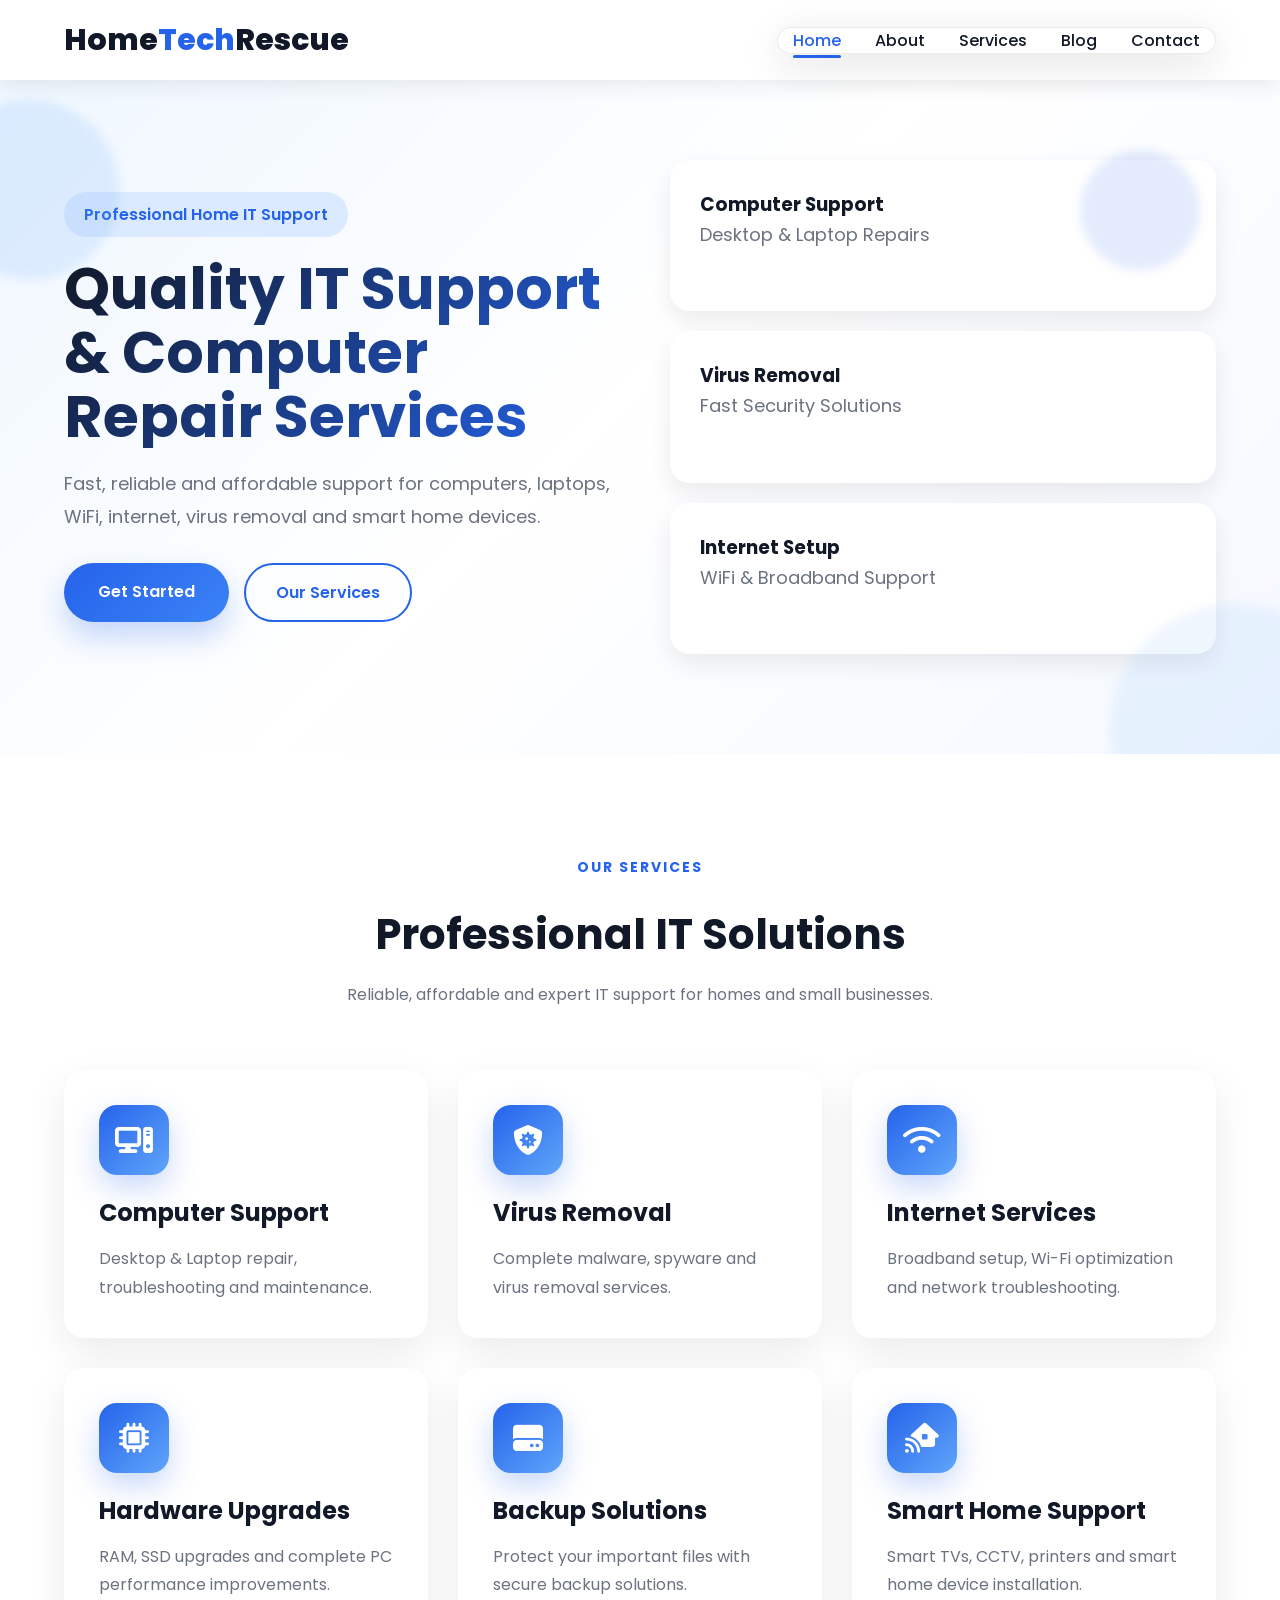
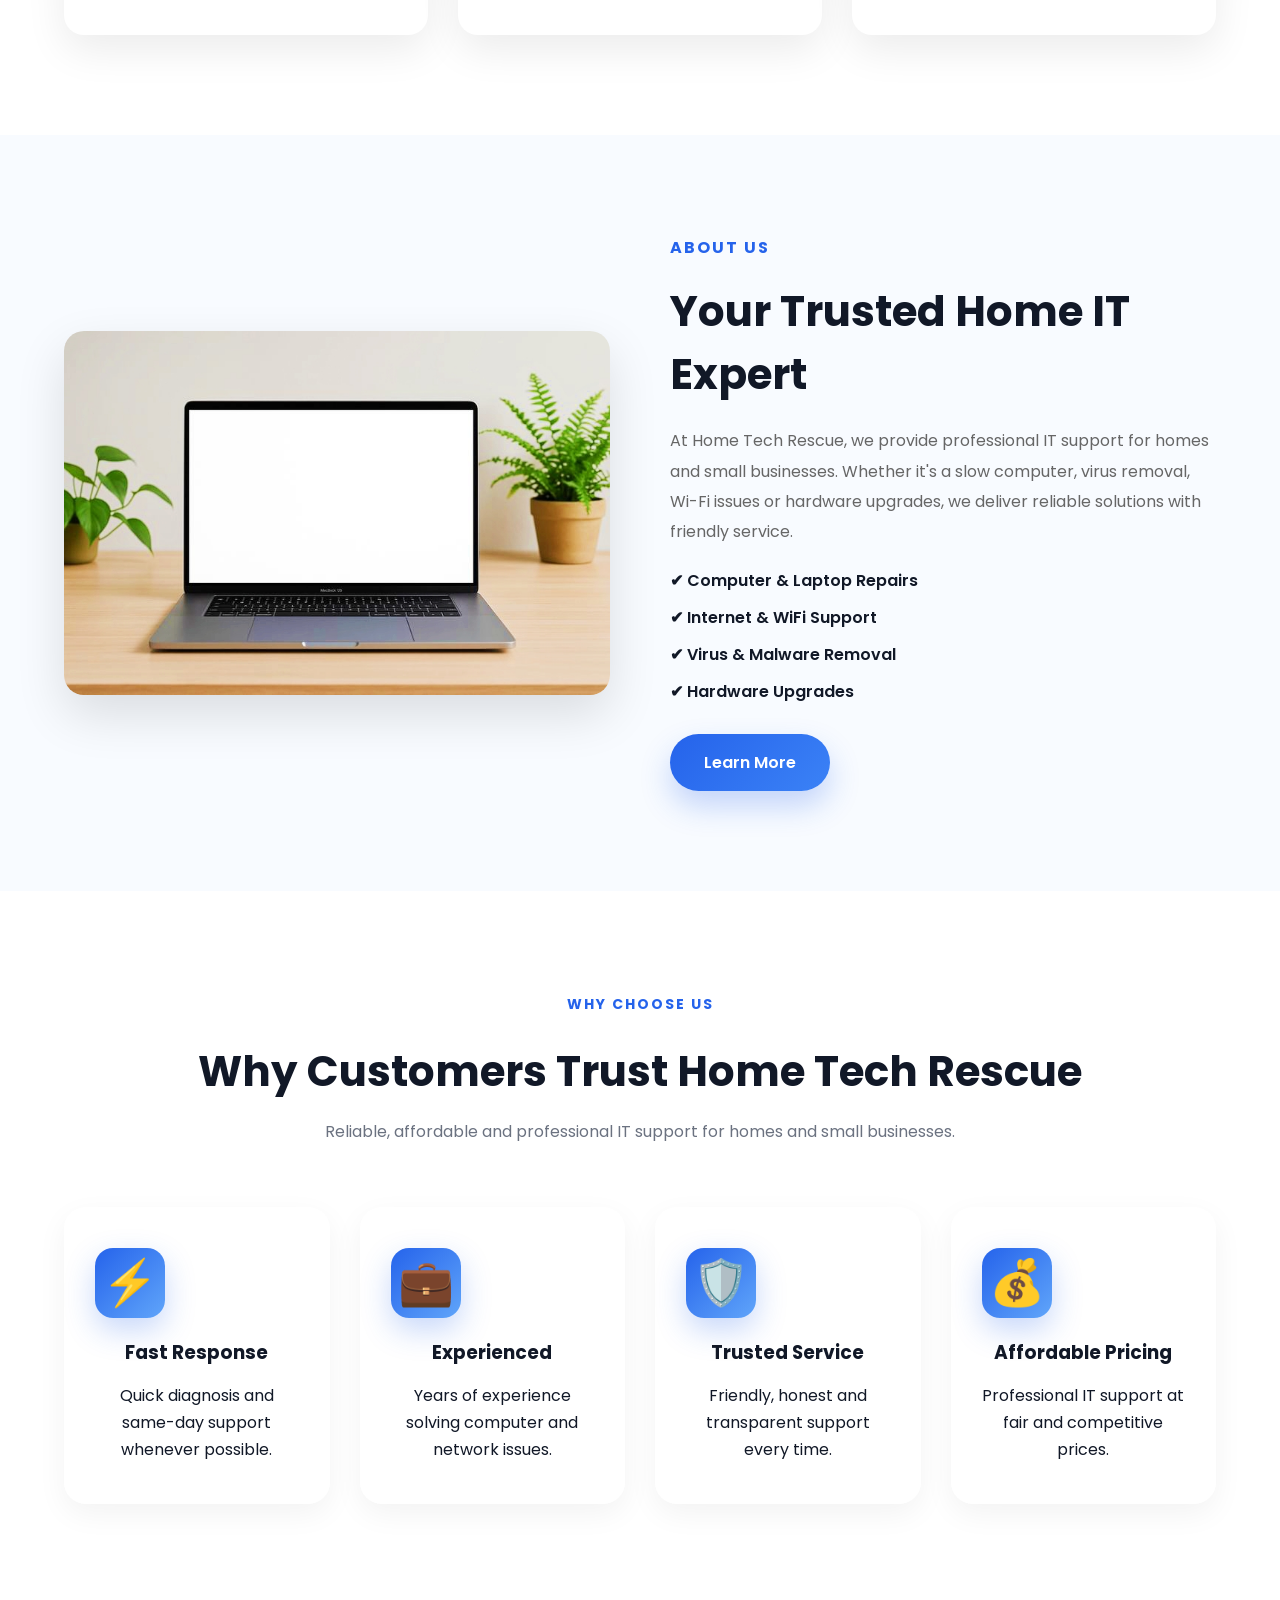
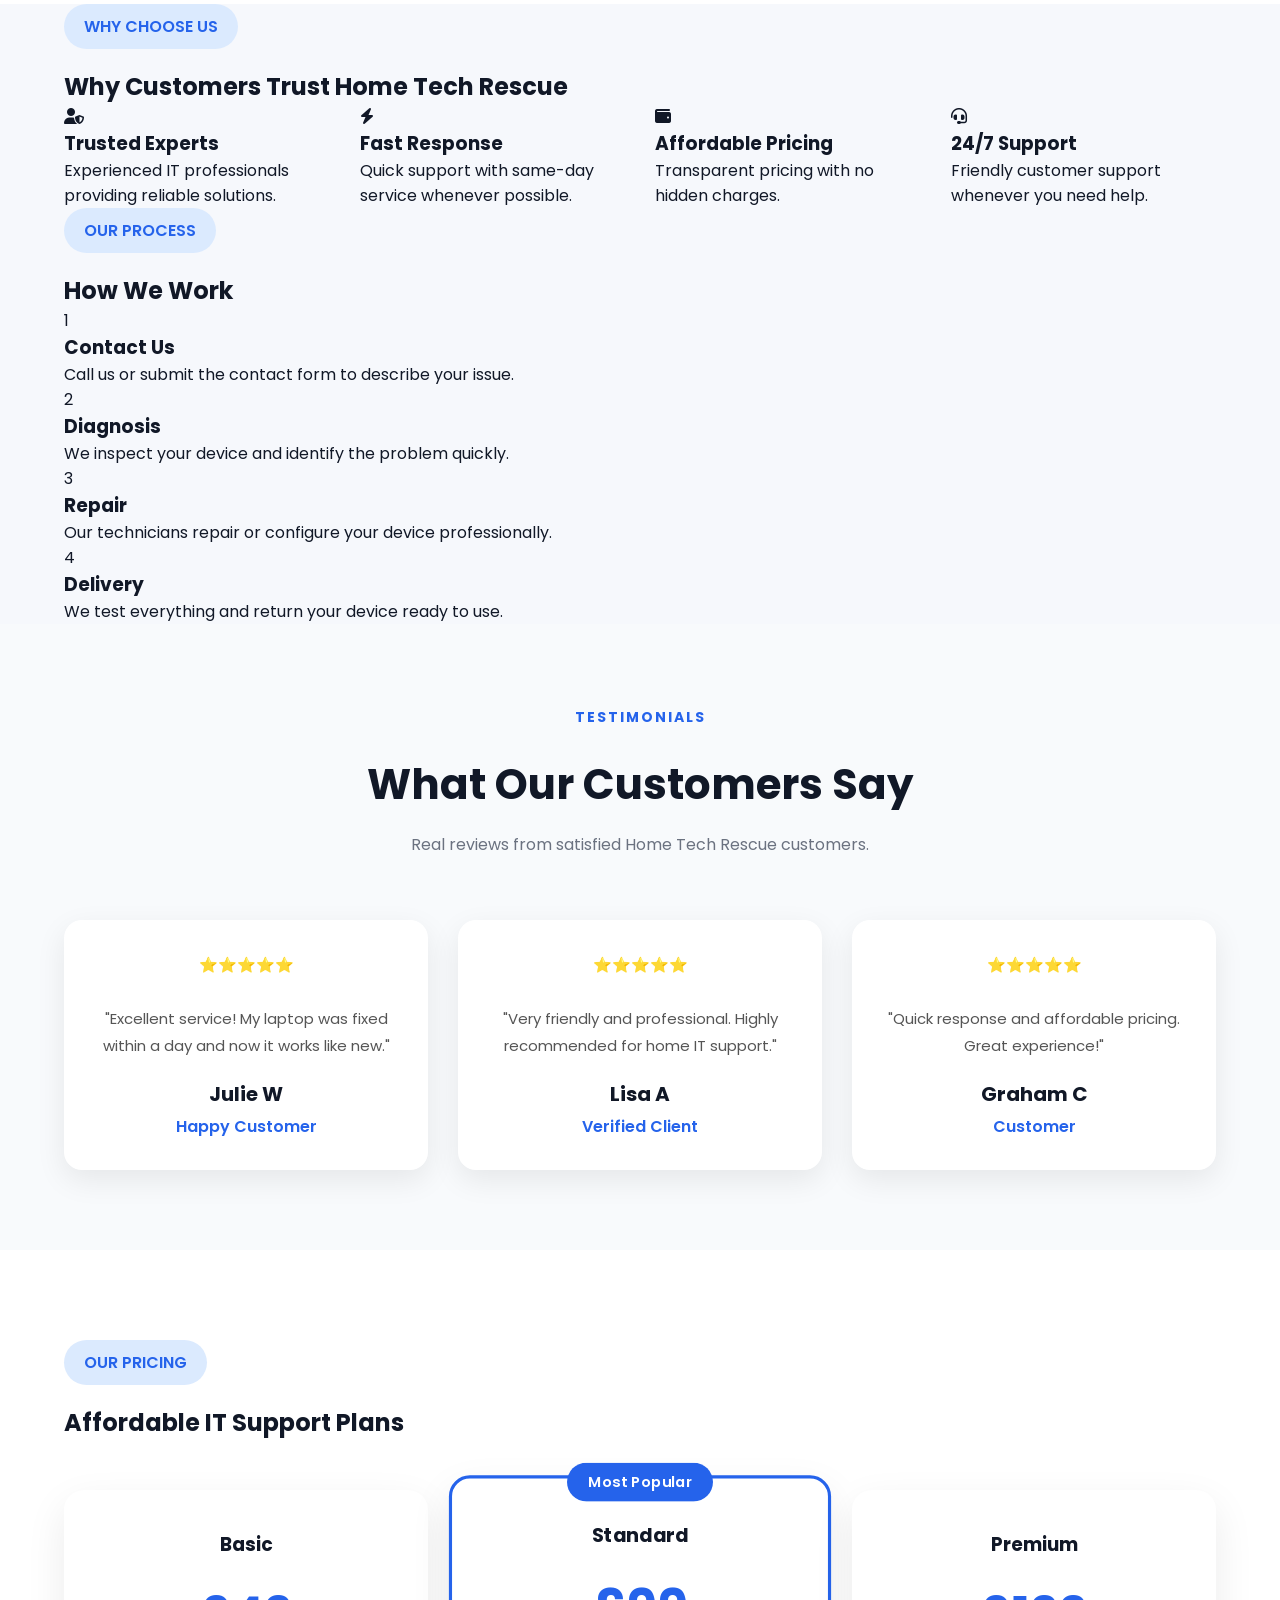
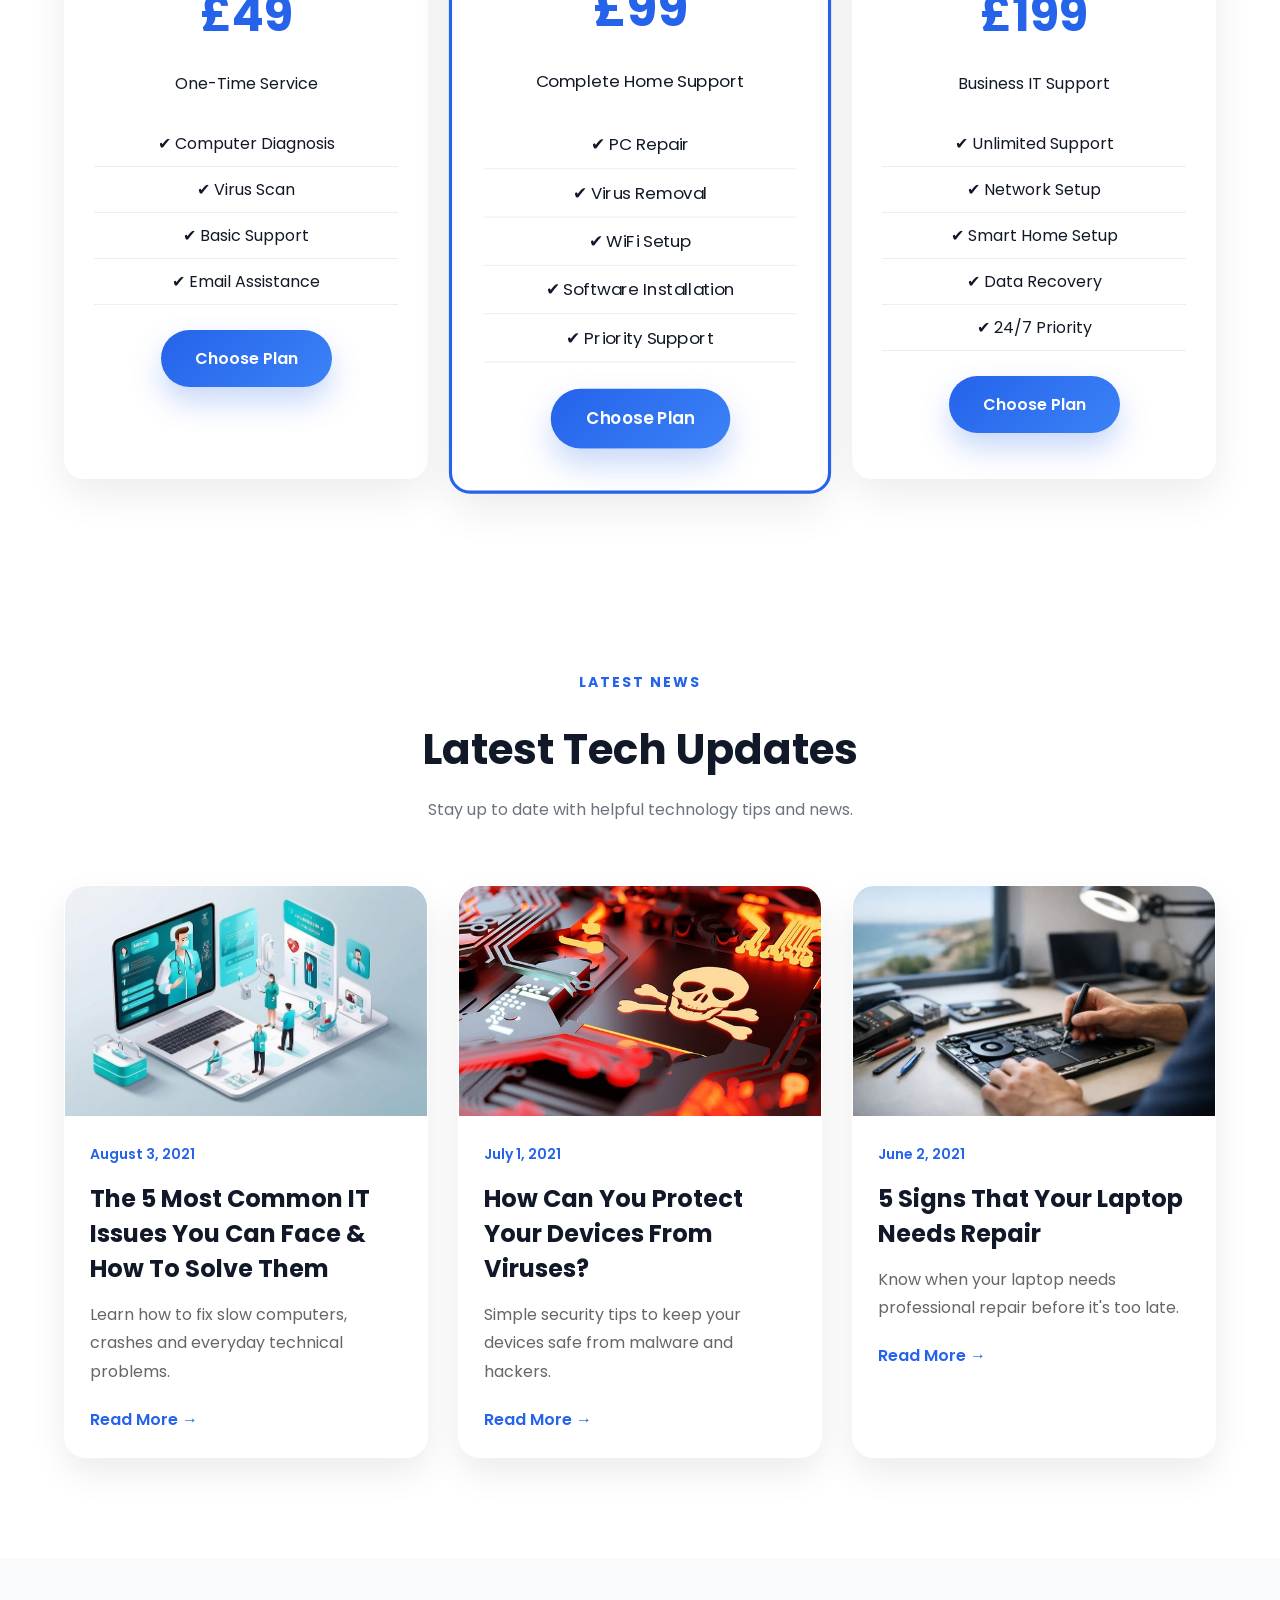
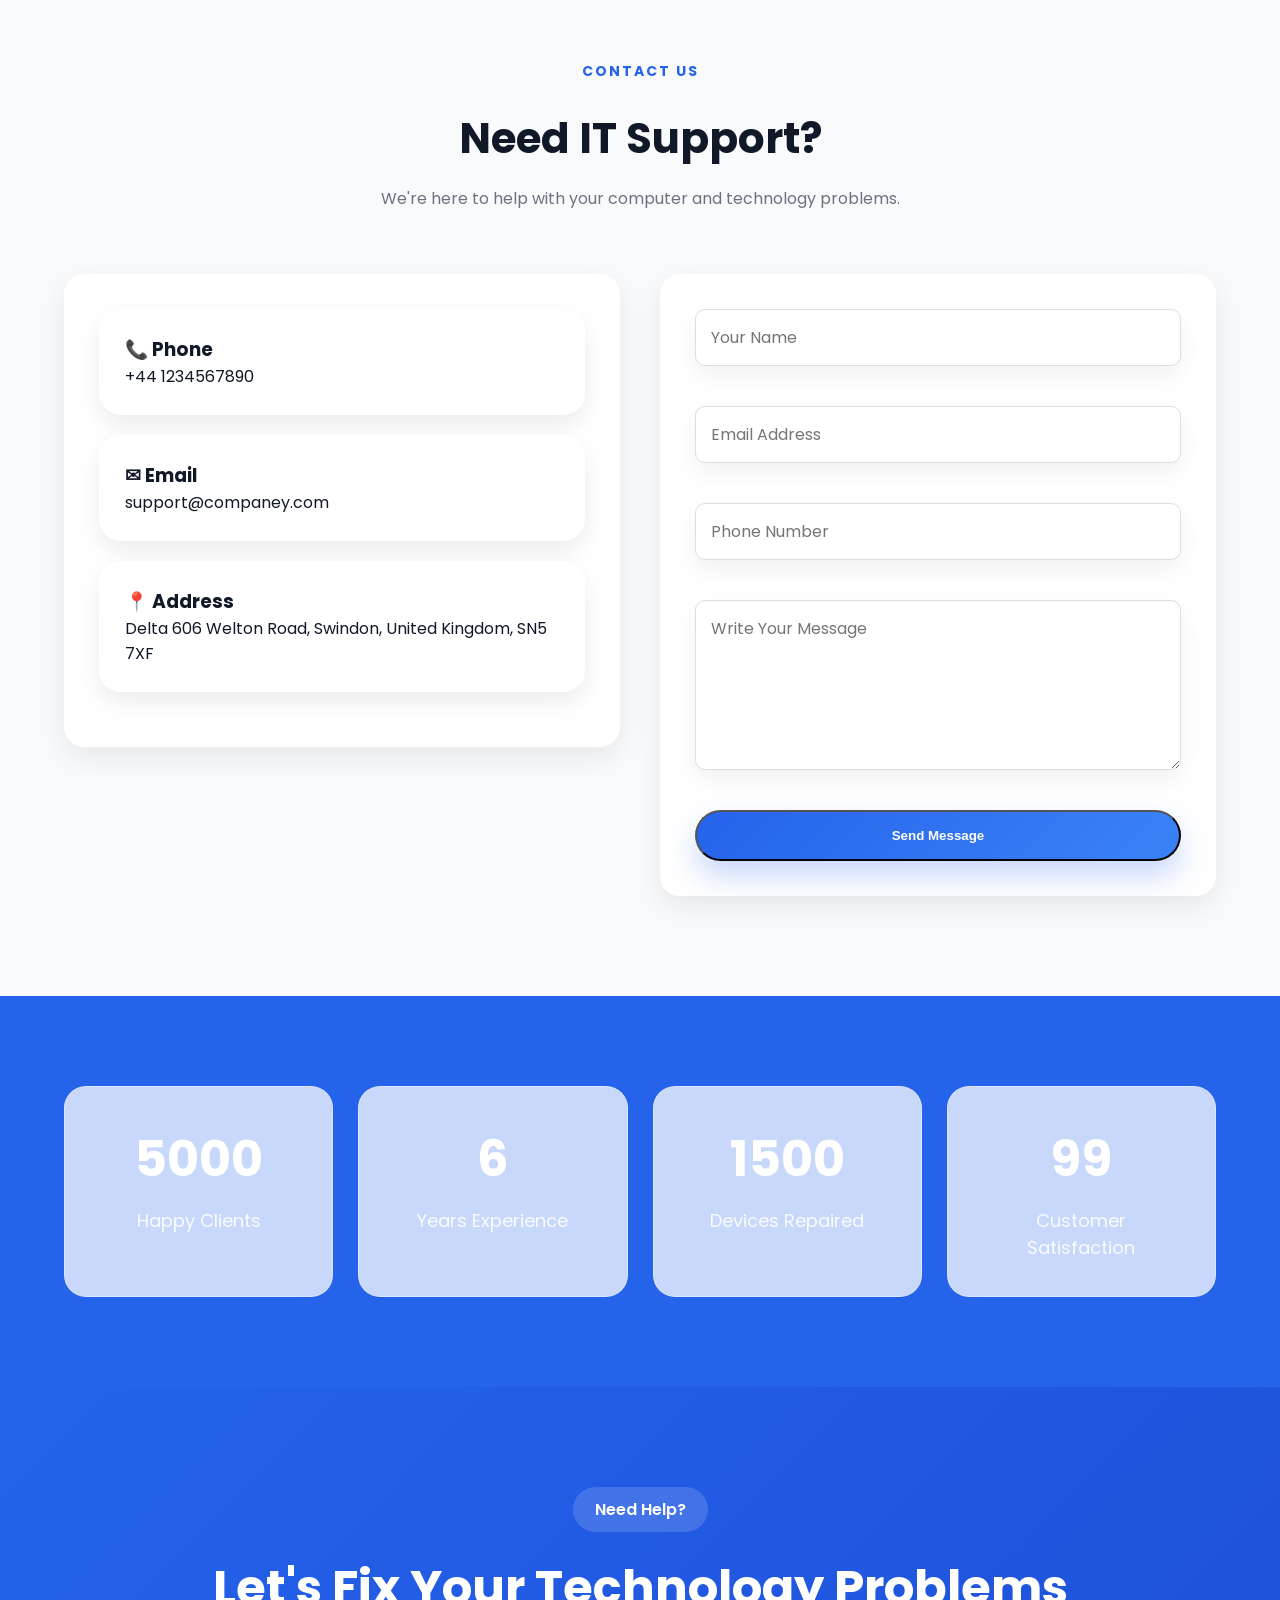
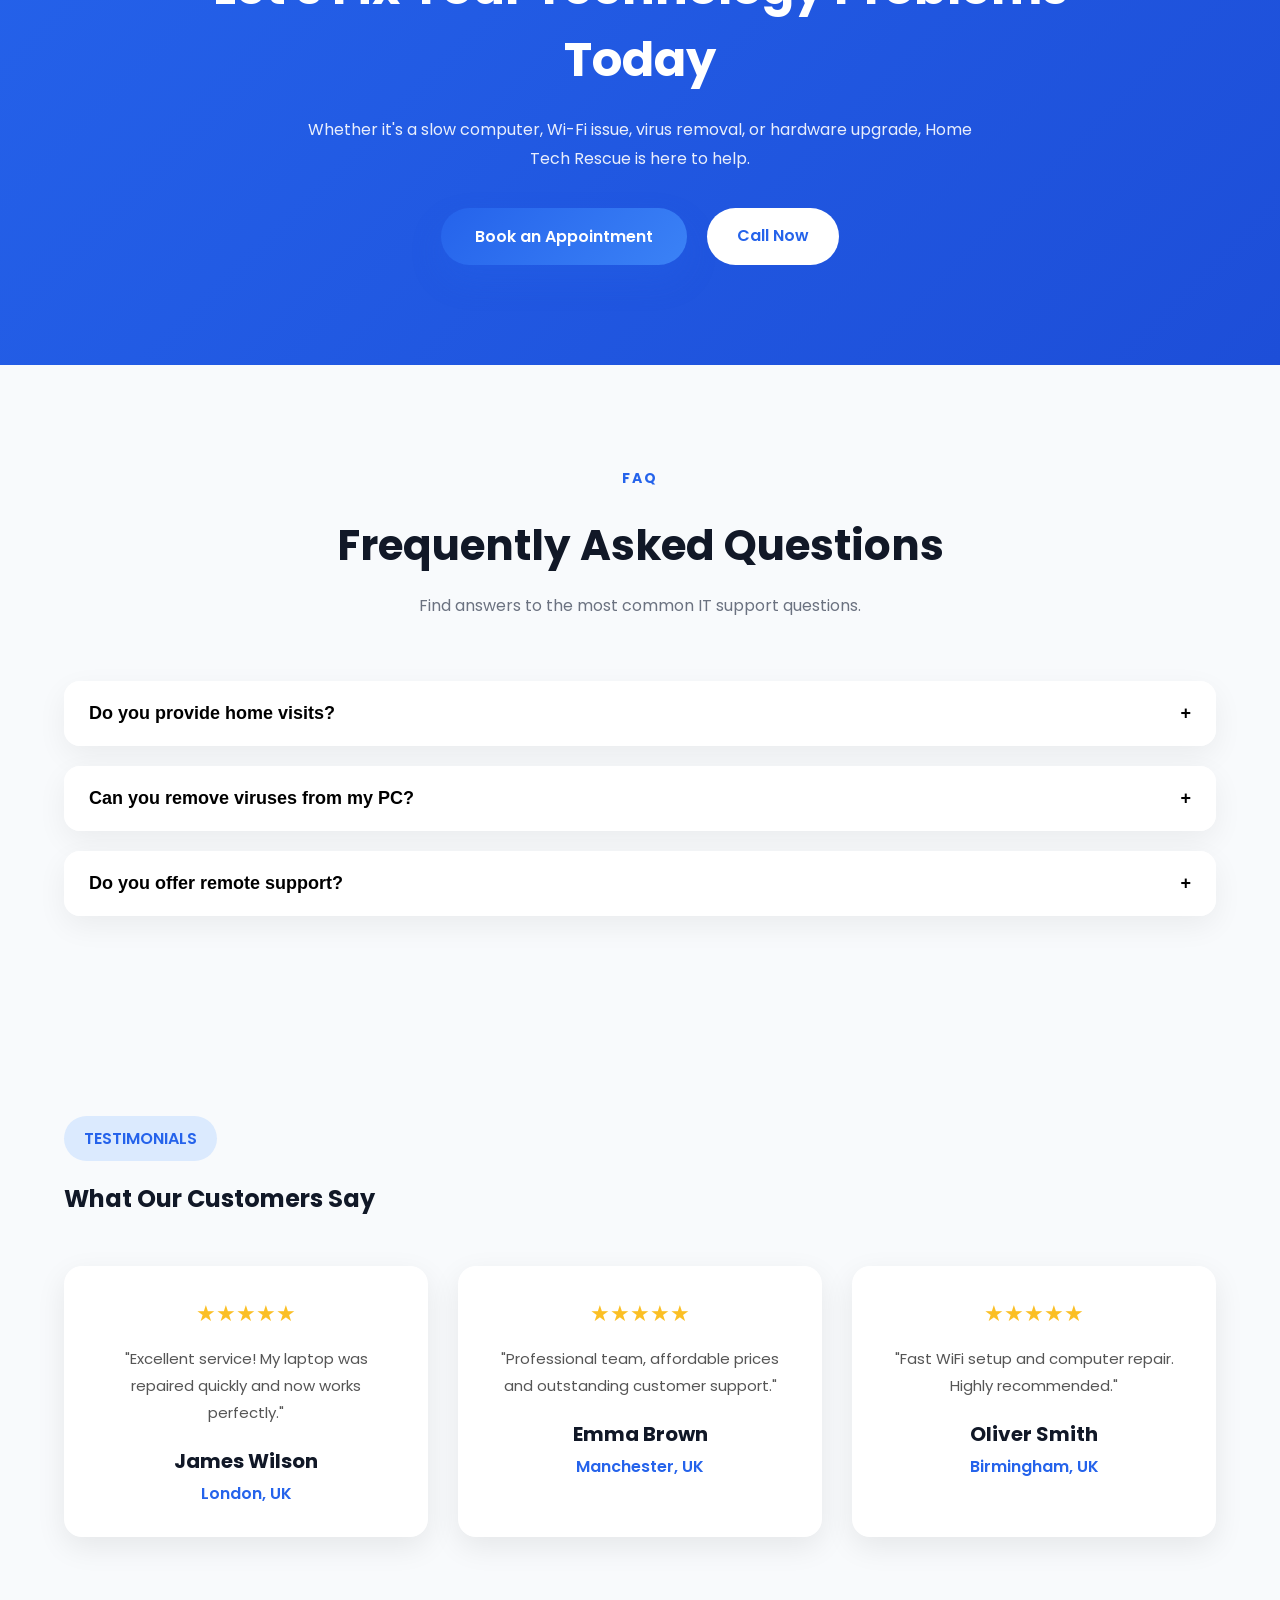
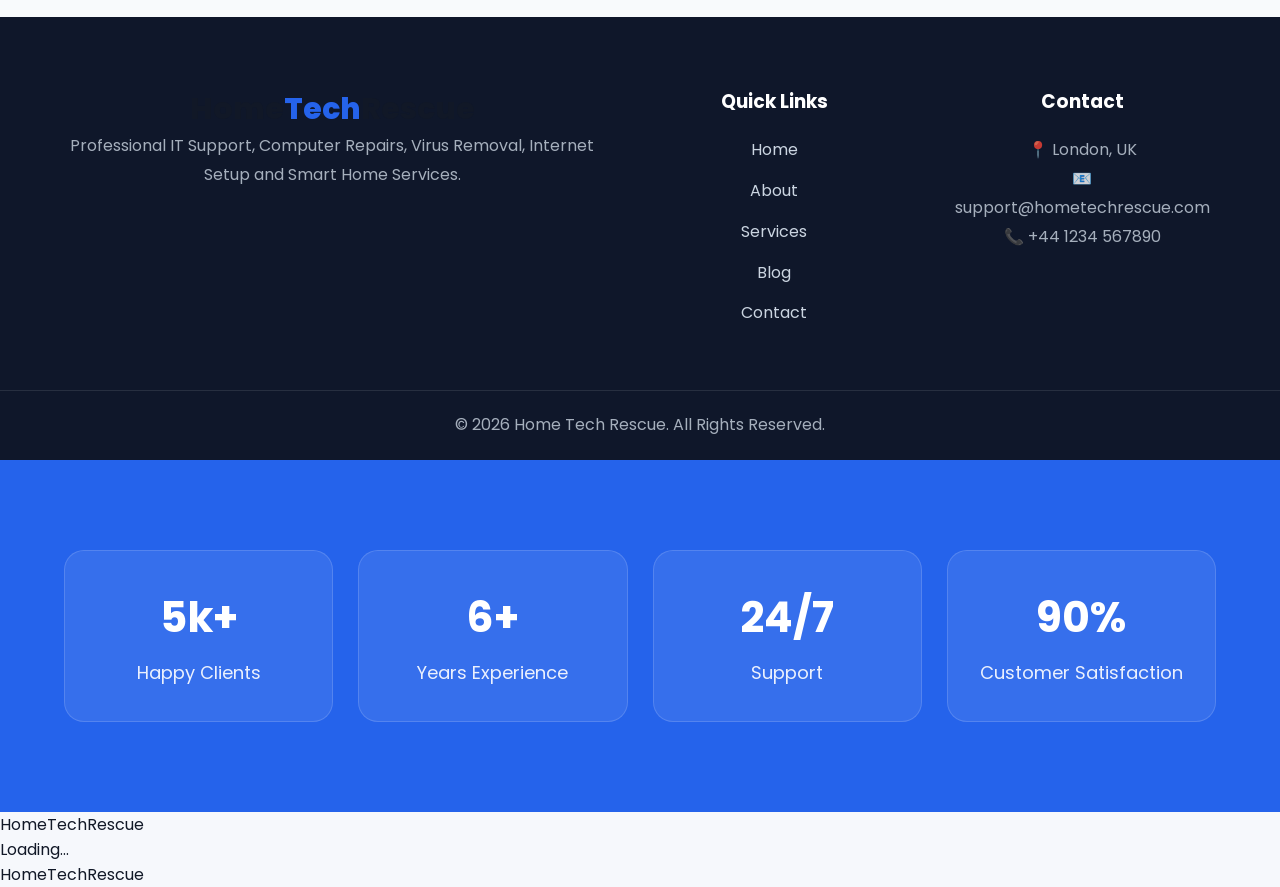
==== index.html @ bcf63bf7 "Add files via upload" ====
<!DOCTYPE html>
<html lang="en">

<head>

<link rel="stylesheet" href="https://cdnjs.cloudflare.com/ajax/libs/font-awesome/6.7.2/css/all.min.css">

<meta charset="UTF-8">
<meta name="viewport" content="width=device-width, initial-scale=1.0">

<title>Home Tech Rescue | IT Support & Repairs</title>

<meta name="description" content="Professional IT Support & Computer Repairs">

<link rel="stylesheet" href="assets/css/style.css">

<link rel="preconnect" href="https://fonts.googleapis.com">
<link rel="preconnect" href="https://fonts.gstatic.com" crossorigin>

<link href="https://fonts.googleapis.com/css2?family=Poppins:wght@300;400;500;600;700;800&display=swap" rel="stylesheet">

<link rel="stylesheet" href="https://cdnjs.cloudflare.com/ajax/libs/font-awesome/6.7.2/css/all.min.css">

<link href="https://unpkg.com/aos@2.3.4/dist/aos.css" rel="stylesheet">

</head>

<body>

<div id="progress-bar"></div>

<header class="header">

<div class="container">

<a href="#" class="logo">
Home<span>Tech</span>Rescue
</a>

<div class="menu-toggle">

<span></span>
<span></span>
<span></span>

</div>

<nav class="navbar">

<a href="index.html" class="active">Home</a>
<a href="about.html">About</a>
<a href="services.html">Services</a>
<a href="blog.html">Blog</a>
<a href="contact.html">Contact</a>

</nav>

</div>

</header>

<section class="hero" data-aos="fade-up">

<div class="shape shape1"></div>
<div class="shape shape2"></div>
<div class="shape shape3"></div>

<div class="container hero-container">

<div class="hero-content">

<span class="tag">
Professional Home IT Support
</span>

<h1>
Quality IT Support & Computer Repair Services
</h1>

<p>
Fast, reliable and affordable support for computers, laptops, WiFi, internet, virus removal and smart home devices.
</p>

<div class="hero-buttons">

<a href="#" class="primary-btn">
Get Started
</a>

<a href="#" class="secondary-btn">
Our Services
</a>

</div>

</div>

<div class="hero-image">

<div class="card">

<h3>Computer Support</h3>

<p>Desktop & Laptop Repairs</p>

</div>

<div class="card">

<h3>Virus Removal</h3>

<p>Fast Security Solutions</p>

</div>

<div class="card">

<h3>Internet Setup</h3>

<p>WiFi & Broadband Support</p>

</div>

</div>

</div>

</section>

<!-- =======================
     SERVICES SECTION
======================= -->

<section class="services" data-aos="fade-up">

    <div class="container">

        <div class="section-heading">

            <span>OUR SERVICES</span>

            <h2>Professional IT Solutions</h2>

            <p>
                Reliable, affordable and expert IT support for homes and small businesses.
            </p>

        </div>

        <div class="services-grid">

            <div class="service-box">
                <div class="icon">
<i class="fa-solid fa-computer"></i>
</div>
                <h3>Computer Support</h3>
                <p>Desktop & Laptop repair, troubleshooting and maintenance.</p>
            </div>

            <div class="service-box">
                <div class="icon">
<i class="fa-solid fa-shield-virus"></i>
</div>
                <h3>Virus Removal</h3>
                <p>Complete malware, spyware and virus removal services.</p>
            </div>

            <div class="service-box">
                <div class="icon">
<i class="fa-solid fa-wifi"></i>
</div>
                <h3>Internet Services</h3>
                <p>Broadband setup, Wi-Fi optimization and network troubleshooting.</p>
            </div>

            <div class="service-box">
                <div class="icon">
<i class="fa-solid fa-microchip"></i>
</div>
                <h3>Hardware Upgrades</h3>
                <p>RAM, SSD upgrades and complete PC performance improvements.</p>
            </div>

            <div class="service-box">
                <div class="icon">
<i class="fa-solid fa-hard-drive"></i>
</div>
                <h3>Backup Solutions</h3>
                <p>Protect your important files with secure backup solutions.</p>
            </div>

            <div class="service-box">
                <div class="icon">
<i class="fa-solid fa-house-signal"></i>
</div>
                <h3>Smart Home Support</h3>
                <p>Smart TVs, CCTV, printers and smart home device installation.</p>
            </div>

        </div>

    </div>

</section>

<!-- =======================
     END SERVICES
======================= -->

<!-- =======================
     ABOUT SECTION
======================= -->

<section class="about" data-aos="fade-right">

    <div class="container about-grid">

        <div class="about-image">
            <img src="assets/images/about.png" alt="About Home Tech Rescue">
        </div>

        <div class="about-content">

            <span>ABOUT US</span>

            <h2>Your Trusted Home IT Expert</h2>

            <p>
                At Home Tech Rescue, we provide professional IT support for homes and small businesses. Whether it's a slow computer, virus removal, Wi-Fi issues or hardware upgrades, we deliver reliable solutions with friendly service.
            </p>

            <div class="about-list">

                <div>✔ Computer & Laptop Repairs</div>
                <div>✔ Internet & WiFi Support</div>
                <div>✔ Virus & Malware Removal</div>
                <div>✔ Hardware Upgrades</div>

            </div>

            <a href="#" class="primary-btn">Learn More</a>

        </div>

    </div>

</section>

<!-- WHY CHOOSE US -->

<section class="why" data-aos="fade-left">

<div class="container">

<div class="section-heading">
<span>WHY CHOOSE US</span>
<h2>Why Customers Trust Home Tech Rescue</h2>
<p>
Reliable, affordable and professional IT support for homes and small businesses.
</p>
</div>

<div class="why-grid">

<div class="why-box">
<div class="icon">⚡</div>
<h3>Fast Response</h3>
<p>Quick diagnosis and same-day support whenever possible.</p>
</div>

<div class="why-box">
<div class="icon">💼</div>
<h3>Experienced</h3>
<p>Years of experience solving computer and network issues.</p>
</div>

<div class="why-box">
<div class="icon">🛡️</div>
<h3>Trusted Service</h3>
<p>Friendly, honest and transparent support every time.</p>
</div>

<div class="why-box">
<div class="icon">💰</div>
<h3>Affordable Pricing</h3>
<p>Professional IT support at fair and competitive prices.</p>
</div>

</div>

</div>

</section>

<section class="why-us" data-aos="fade-up">

<div class="container">

<span class="tag">WHY CHOOSE US</span>

<h2 class="section-title">
Why Customers Trust Home Tech Rescue
</h2>

<div class="why-grid">

<div class="why-card">
<i class="fa-solid fa-user-shield"></i>
<h3>Trusted Experts</h3>
<p>Experienced IT professionals providing reliable solutions.</p>
</div>

<div class="why-card">
<i class="fa-solid fa-bolt"></i>
<h3>Fast Response</h3>
<p>Quick support with same-day service whenever possible.</p>
</div>

<div class="why-card">
<i class="fa-solid fa-wallet"></i>
<h3>Affordable Pricing</h3>
<p>Transparent pricing with no hidden charges.</p>
</div>

<div class="why-card">
<i class="fa-solid fa-headset"></i>
<h3>24/7 Support</h3>
<p>Friendly customer support whenever you need help.</p>
</div>

</div>

</div>

</section>

<section class="process" data-aos="fade-up">

<div class="container">

<span class="tag">OUR PROCESS</span>

<h2 class="section-title">
How We Work
</h2>

<div class="process-grid">

<div class="process-card">
<div class="step">1</div>
<h3>Contact Us</h3>
<p>Call us or submit the contact form to describe your issue.</p>
</div>

<div class="process-card">
<div class="step">2</div>
<h3>Diagnosis</h3>
<p>We inspect your device and identify the problem quickly.</p>
</div>

<div class="process-card">
<div class="step">3</div>
<h3>Repair</h3>
<p>Our technicians repair or configure your device professionally.</p>
</div>

<div class="process-card">
<div class="step">4</div>
<h3>Delivery</h3>
<p>We test everything and return your device ready to use.</p>
</div>

</div>

</div>

</section>

<!-- TESTIMONIALS -->

<section class="testimonials" data-aos="zoom-in">

<div class="container">

<div class="section-heading">

<span>TESTIMONIALS</span>

<h2>What Our Customers Say</h2>

<p>Real reviews from satisfied Home Tech Rescue customers.</p>

</div>

<div class="testimonial-grid">

<div class="testimonial-card">
<p>
⭐⭐⭐⭐⭐
<br><br>
"Excellent service! My laptop was fixed within a day and now it works like new."
</p>

<div class="client">
<h4>Julie W</h4>
<span>Happy Customer</span>
</div>
</div>

<div class="testimonial-card">
<p>
⭐⭐⭐⭐⭐
<br><br>
"Very friendly and professional. Highly recommended for home IT support."
</p>

<div class="client">
<h4>Lisa A</h4>
<span>Verified Client</span>
</div>
</div>

<div class="testimonial-card">
<p>
⭐⭐⭐⭐⭐
<br><br>
"Quick response and affordable pricing. Great experience!"
</p>

<div class="client">
<h4>Graham C</h4>
<span>Customer</span>
</div>
</div>

</div>

</div>

</section>

<section class="pricing" data-aos="fade-up">

<div class="container">

<span class="tag">OUR PRICING</span>

<h2 class="section-title">
Affordable IT Support Plans
</h2>

<div class="pricing-grid">

<div class="price-card">

<h3>Basic</h3>

<h2>£49</h2>

<p>One-Time Service</p>

<ul>
<li>✔ Computer Diagnosis</li>
<li>✔ Virus Scan</li>
<li>✔ Basic Support</li>
<li>✔ Email Assistance</li>
</ul>

<a href="contact.html" class="primary-btn">Choose Plan</a>

</div>

<div class="price-card featured">

<div class="popular">Most Popular</div>

<h3>Standard</h3>

<h2>£99</h2>

<p>Complete Home Support</p>

<ul>
<li>✔ PC Repair</li>
<li>✔ Virus Removal</li>
<li>✔ WiFi Setup</li>
<li>✔ Software Installation</li>
<li>✔ Priority Support</li>
</ul>

<a href="contact.html" class="primary-btn">Choose Plan</a>

</div>

<div class="price-card">

<h3>Premium</h3>

<h2>£199</h2>

<p>Business IT Support</p>

<ul>
<li>✔ Unlimited Support</li>
<li>✔ Network Setup</li>
<li>✔ Smart Home Setup</li>
<li>✔ Data Recovery</li>
<li>✔ 24/7 Priority</li>
</ul>

<a href="contact.html" class="primary-btn">Choose Plan</a>

</div>

</div>

</div>

</section>

<!-- ==========================
     LATEST BLOG
========================== -->

<section class="blog" data-aos="fade-up">

<div class="container">

<div class="section-heading">

<span>LATEST NEWS</span>

<h2>Latest Tech Updates</h2>

<p>
Stay up to date with helpful technology tips and news.
</p>

</div>

<div class="blog-grid">

<div class="blog-card">

<img src="assets/images/blog1.jpg" alt="Blog">

<div class="blog-content">

<span>August 3, 2021</span>

<h3>The 5 Most Common IT Issues You Can Face & How To Solve Them</h3>

<p>
Learn how to fix slow computers, crashes and everyday technical problems.
</p>

<a href="#">Read More →</a>

</div>

</div>

<div class="blog-card">

<img src="assets/images/blog2.jpg" alt="Blog">

<div class="blog-content">

<span>July 1, 2021</span>

<h3>How Can You Protect Your Devices From Viruses?</h3>

<p>
Simple security tips to keep your devices safe from malware and hackers.
</p>

<a href="#">Read More →</a>

</div>

</div>

<div class="blog-card">

<img src="assets/images/blog3.jpg" alt="Blog">

<div class="blog-content">

<span>June 2, 2021</span>

<h3>5 Signs That Your Laptop Needs Repair</h3>

<p>
Know when your laptop needs professional repair before it's too late.
</p>

<a href="#">Read More →</a>

</div>

</div>

</div>

</div>

</section>

<!-- ==========================
     CONTACT
========================== -->

<section class="contact" data-aos="fade-up">

    <div class="container">

        <div class="section-heading">

            <span>CONTACT US</span>

            <h2>Need IT Support?</h2>

            <p>We're here to help with your computer and technology problems.</p>

        </div>

        <div class="contact-grid">

            <div class="contact-info">

                <div class="contact-box">
                    <h3>📞 Phone</h3>
                    <p>+44 1234567890</p>
                </div>

                <div class="contact-box">
                    <h3>✉ Email</h3>
                    <p>support@companey.com</p>
                </div>

                <div class="contact-box">
                    <h3>📍 Address</h3>
                    <p>Delta 606 Welton Road, Swindon, United Kingdom, SN5 7XF</p>
                </div>

            </div>

            <form class="contact-form">

                <input type="text" placeholder="Your Name">

                <input type="email" placeholder="Email Address">

                <input type="text" placeholder="Phone Number">

                <textarea placeholder="Write Your Message"></textarea>

                <button type="submit" class="primary-btn">
                    Send Message
                </button>

            </form>

        </div>

    </div>

</section>

<!--==============================
      STATS COUNTER
================================-->

<section class="stats">

    <div class="container">

        <div class="stats-grid">

            <div class="stat-card">
                <h2 class="counter" data-target="5000">0</h2>
                <p>Happy Clients</p>
            </div>

            <div class="stat-card">
                <h2 class="counter" data-target="6">0</h2>
                <p>Years Experience</p>
            </div>

            <div class="stat-card">
                <h2 class="counter" data-target="1500">0</h2>
                <p>Devices Repaired</p>
            </div>

            <div class="stat-card">
                <h2 class="counter" data-target="99">0</h2>
                <p>Customer Satisfaction</p>
            </div>

        </div>

    </div>

</section>

<!-- ==========================
     CALL TO ACTION
========================== -->

<section class="cta">

    <div class="container">

        <div class="cta-box">

            <span>Need Help?</span>

            <h2>Let's Fix Your Technology Problems Today</h2>

            <p>
                Whether it's a slow computer, Wi-Fi issue, virus removal, or hardware upgrade,
                Home Tech Rescue is here to help.
            </p>

            <div class="cta-buttons">

                <a href="#" class="primary-btn">Book an Appointment</a>

                <a href="#" class="secondary-btn">Call Now</a>

            </div>

        </div>

    </div>

</section>

<!-- ==========================
     FAQ SECTION
========================== -->

<section class="faq">

    <div class="container">

        <div class="section-heading">
            <span>FAQ</span>
            <h2>Frequently Asked Questions</h2>
            <p>Find answers to the most common IT support questions.</p>
        </div>

        <div class="faq-item">
            <button class="faq-question">
                Do you provide home visits?
                <span>+</span>
            </button>
            <div class="faq-answer">
                <p>Yes. We provide onsite support for homes and small businesses.</p>
            </div>
        </div>

        <div class="faq-item">
            <button class="faq-question">
                Can you remove viruses from my PC?
                <span>+</span>
            </button>
            <div class="faq-answer">
                <p>Yes. We remove viruses, malware and spyware while helping secure your computer.</p>
            </div>
        </div>

        <div class="faq-item">
            <button class="faq-question">
                Do you offer remote support?
                <span>+</span>
            </button>
            <div class="faq-answer">
                <p>Yes. Many software and configuration issues can be solved remotely.</p>
            </div>
        </div>

    </div>

</section>

<section class="testimonials" data-aos="fade-up">

<div class="container">

<span class="tag">TESTIMONIALS</span>

<h2 class="section-title">
What Our Customers Say
</h2>

<div class="testimonial-grid">

<div class="testimonial-card">

<div class="stars">★★★★★</div>

<p>
"Excellent service! My laptop was repaired quickly and now works perfectly."
</p>

<h4>James Wilson</h4>

<span>London, UK</span>

</div>

<div class="testimonial-card">

<div class="stars">★★★★★</div>

<p>
"Professional team, affordable prices and outstanding customer support."
</p>

<h4>Emma Brown</h4>

<span>Manchester, UK</span>

</div>

<div class="testimonial-card">

<div class="stars">★★★★★</div>

<p>
"Fast WiFi setup and computer repair. Highly recommended."
</p>

<h4>Oliver Smith</h4>

<span>Birmingham, UK</span>

</div>

</div>

</div>

</section>

<!-- ==========================
        FOOTER
========================== -->

<footer class="footer">

<div class="container footer-grid">

<div>

<h2 class="logo">Home<span>Tech</span>Rescue</h2>

<p>
Professional IT Support, Computer Repairs, Virus Removal, Internet Setup and Smart Home Services.
</p>

</div>

<div>

<h3>Quick Links</h3>

<ul>

<li><a href="index.html">Home</a></li>

<li><a href="about.html">About</a></li>

<li><a href="services.html">Services</a></li>

<li><a href="blog.html">Blog</a></li>

<li><a href="contact.html">Contact</a></li>

</ul>

</div>

<div>

<h3>Contact</h3>

<p>📍 London, UK</p>

<p>📧 support@hometechrescue.com</p>

<p>📞 +44 1234 567890</p>

</div>

</div>

<div class="copyright">

<p>© 2026 Home Tech Rescue. All Rights Reserved.</p>

</div>

</footer>

<!-- ==========================
     STATS SECTION
========================== -->

<section class="stats">

    <div class="container">

        <div class="stats-grid">

            <div class="stat-box">
                <h2>5k+</h2>
                <p>Happy Clients</p>
            </div>

            <div class="stat-box">
                <h2>6+</h2>
                <p>Years Experience</p>
            </div>

            <div class="stat-box">
                <h2>24/7</h2>
                <p>Support</p>
            </div>

            <div class="stat-box">
                <h2>90%</h2>
                <p>Customer Satisfaction</p>
            </div>

        </div>

    </div>

</section>

<script src="assets/js/main.js"></script>

<script src="https://unpkg.com/aos@2.3.4/dist/aos.js"></script>

<script>
AOS.init({
duration:1000,
once:true
});
</script>

<button id="topBtn">
    ↑
</button>

<button id="topBtn">↑</button>

</body>

<div id="loader">

    <div class="glass-loader">

        <div class="glass-logo">
            Home<span>Tech</span>Rescue
        </div>

        <div class="glass-circle"></div>

        <p>Loading...</p>

    </div>

</div>

<div id="loader">

    <div class="loader-logo">
        Home<span>Tech</span>Rescue
    </div>

    <div class="loader-spinner"></div>

</div>

</html>
---- assets/css/style.css ----
/* ===========================
   HOME TECH RESCUE
=========================== */

@import url('https://fonts.googleapis.com/css2?family=Poppins:wght@300;400;500;600;700;800&display=swap');

*{
    margin:0;
    padding:0;
    box-sizing:border-box;
}

html{
    scroll-behavior:smooth;
}

body{
    font-family:'Poppins',sans-serif;
    background:#f6f8fc;
    color:#111827;
    overflow-x:hidden;
}

.container{
    width:90%;
    max-width:1200px;
    margin:auto;
}

/* Header */

.header{
    position:fixed;
    top:0;
    left:0;
    width:100%;
    background:rgba(255,255,255,.95);
    backdrop-filter:blur(12px);
    box-shadow:0 5px 20px rgba(0,0,0,.08);
    z-index:1000;
}

.header .container{
    display:flex;
    justify-content:space-between;
    align-items:center;
    height:80px;
}

.logo{
    font-size:30px;
    font-weight:800;
    color:#111827;
    text-decoration:none;
}

.logo span{
    color:#2563eb;
}

.navbar {
    background: rgba(255, 255, 255, 0.75);
    backdrop-filter: blur(20px);
    -webkit-backdrop-filter: blur(20px);
    border: 1px solid rgba(0, 0, 0, 0.08);
    box-shadow: 0 10px 40px rgba(0,0,0,0.12);
    border-radius: 16px;
    
}

.navbar a {
    margin: 0 15px;
}

.navbar a{
    text-decoration:none;
    color:#111827;
    font-weight:500;
    transition:.3s;
}

.navbar a:hover{
    color:#2563eb;
}

/* Hero */

.hero{
    padding:160px 0 100px;
    background:linear-gradient(135deg,#eef6ff 0%,#ffffff 50%,#f4f8ff 100%);
    position:relative;
    overflow:hidden;
}

.hero-container{
    display:grid;
    grid-template-columns:1fr 1fr;
    gap:60px;
    align-items:center;
}

.tag{
    display:inline-block;
    background:#dbeafe;
    color:#2563eb;
    padding:10px 20px;
    border-radius:50px;
    font-weight:600;
    margin-bottom:20px;
}

.hero h1{
    font-size:58px;
    line-height:1.1;
    margin-bottom:20px;
    
    background:linear-gradient(135deg,#111827,#2563eb);
-webkit-background-clip:text;
-webkit-text-fill-color:transparent;
}

.hero p{
    font-size:18px;
    color:#6b7280;
    line-height:1.8;
    margin-bottom:30px;
}

.hero-buttons{
    display:flex;
    gap:15px;
}

.primary-btn,
.secondary-btn{
    text-decoration:none;
    padding:15px 30px;
    border-radius:50px;
    font-weight:600;
    transition:.3s;
}

.primary-btn{
display:inline-block;
padding:16px 34px;
background:linear-gradient(135deg,#2563eb,#3b82f6);
color:#fff;
text-decoration:none;
border-radius:50px;
font-weight:600;
transition:.35s;
box-shadow:0 15px 30px rgba(37,99,235,.25);
}

.primary-btn:hover{
transform:translateY(-5px);
box-shadow:0 20px 40px rgba(37,99,235,.35);
}

.secondary-btn{
    border:2px solid #2563eb;
    color:#2563eb;
}

.secondary-btn:hover{
    background:#2563eb;
    color:#fff;
}

/* Cards */

.hero-image{
    display:flex;
    flex-direction:column;
    gap:20px;
}

.card{
    background:#fff;
    padding:30px;
    border-radius:20px;
    box-shadow:0 10px 25px rgba(0,0,0,.08);
    transition:.3s;
}

.card:hover{
    transform:translateY(-8px);
}

/* Mobile */

@media(max-width:768px){

.header .container{
    height:70px;
}

.navbar{
    display:none;
}

.logo{
    font-size:24px;
}

.hero{
    padding:120px 0 60px;
}

.hero-container{
    grid-template-columns:1fr;
}

.hero h1{
    font-size:40px;
}

.hero p{
    font-size:16px;
}

.hero-buttons{
    flex-direction:column;
}

.primary-btn,
.secondary-btn{
    width:100%;
    text-align:center;
}

.hero-image{
    margin-top:40px;
}

}

/* ==========================
   SERVICES SECTION
========================== */

.services{
    padding:100px 0;
    background:#ffffff;
}

.section-heading{
    text-align:center;
    margin-bottom:60px;
}

.section-heading span{
    display:inline-block;
    color:#2563eb;
    font-weight:700;
    letter-spacing:2px;
    text-transform:uppercase;
    margin-bottom:10px;
}

.section-heading h2{
    font-size:42px;
    color:#111827;
    margin-bottom:15px;
}

.section-heading p{
    max-width:650px;
    margin:auto;
    color:#6b7280;
    line-height:1.8;
}

.services-grid{
    display:grid;
    grid-template-columns:repeat(3,1fr);
    gap:30px;
}

.service-box{
    background:#fff;
    border-radius:20px;
    padding:35px;
    box-shadow:0 15px 40px rgba(0,0,0,.08);
    transition:.35s;
}

.service-box:hover{
    transform:translateY(-10px);
    box-shadow:0 20px 50px rgba(37,99,235,.15);
}

.icon{
    font-size:45px;
    margin-bottom:20px;
}

.service-box h3{
    margin-bottom:15px;
    font-size:24px;
}

.service-box p{
    color:#6b7280;
    line-height:1.8;
}

@media(max-width:992px){
    .services-grid{
        grid-template-columns:repeat(2,1fr);
    }
}

@media(max-width:768px){

    .services{
        padding:70px 0;
    }

    .section-heading h2{
        font-size:32px;
    }

    .services-grid{
        grid-template-columns:1fr;
    }
}

/* ==========================
   ABOUT
========================== */

.about{
    padding:100px 0;
    background:#f8fbff;
}

.about-grid{
    display:grid;
    grid-template-columns:1fr 1fr;
    gap:60px;
    align-items:center;
}

.about-image img{
    width:100%;
    border-radius:20px;
    box-shadow:0 20px 40px rgba(0,0,0,.1);
}

.about-content span{
    color:#2563eb;
    font-weight:700;
    letter-spacing:2px;
}

.about-content h2{
    font-size:42px;
    margin:20px 0;
}

.about-content p{
    color:#6b7280;
    line-height:1.8;
    margin-bottom:25px;
}

.about-list{
    display:grid;
    gap:12px;
    margin-bottom:30px;
    font-weight:600;
}

@media(max-width:768px){

.about-grid{
    grid-template-columns:1fr;
}

.about-content h2{
    font-size:32px;
}

}

/* ==========================
   STATS SECTION
========================== */

.stats{
    padding:80px 0;
    background:#2563eb;
}

.stats-grid{
    display:grid;
    grid-template-columns:repeat(4,1fr);
    gap:25px;
}

.stat-box{
    text-align:center;
    background:rgba(255,255,255,.08);
    border:1px solid rgba(255,255,255,.15);
    border-radius:20px;
    padding:35px 20px;
    color:#fff;
}

.stat-box h2{
    font-size:42px;
    margin-bottom:10px;
}

.stat-box p{
    font-size:18px;
    opacity:.9;
}

@media(max-width:768px){

.stats-grid{
    grid-template-columns:repeat(2,1fr);
}

.stat-box h2{
    font-size:32px;
}

.stat-box p{
    font-size:16px;
}

}

/* WHY SECTION */

.why{
padding:100px 0;
background:#ffffff;
}

.section-heading{
text-align:center;
margin-bottom:60px;
}

.section-heading span{
color:#2563eb;
font-weight:700;
letter-spacing:2px;
font-size:14px;
}

.section-heading h2{
font-size:42px;
margin:15px 0;
}

.section-heading p{
max-width:650px;
margin:auto;
color:#6b7280;
line-height:1.8;
}

.why-grid{
display:grid;
grid-template-columns:repeat(auto-fit,minmax(250px,1fr));
gap:30px;
}

.why-box{
background:#f8fafc;
padding:40px 30px;
border-radius:20px;
text-align:center;
transition:.3s;
box-shadow:0 10px 30px rgba(0,0,0,.05);
}

.why-box:hover{
transform:translateY(-10px);
background:#2563eb;
color:#fff;
}

.why-box .icon{
font-size:45px;
margin-bottom:20px;
}

.why-box p{
margin-top:15px;
line-height:1.7;
}

/* TESTIMONIALS */

.testimonials{
padding:100px 0;
background:#f8fafc;
}

.testimonial-grid{
display:grid;
grid-template-columns:repeat(auto-fit,minmax(320px,1fr));
gap:30px;
}

.testimonial-card{
background:#fff;
padding:35px;
border-radius:20px;
box-shadow:0 15px 35px rgba(0,0,0,.08);
transition:.3s;
}

.testimonial-card:hover{
transform:translateY(-10px);
}

.testimonial-card p{
line-height:1.8;
color:#555;
margin-bottom:25px;
}

.client h4{
font-size:20px;
margin-bottom:5px;
}

.client span{
color:#2563eb;
font-weight:600;
}

/* BLOG */

.blog{
padding:100px 0;
background:#fff;
}

.blog-grid{
display:grid;
grid-template-columns:repeat(auto-fit,minmax(320px,1fr));
gap:30px;
}

.blog-card{
background:#fff;
border-radius:20px;
overflow:hidden;
box-shadow:0 15px 35px rgba(0,0,0,.08);
transition:.35s;
}

.blog-card:hover{
transform:translateY(-10px);
}

.blog-card img{
width:100%;
height:230px;
object-fit:cover;
display:block;
}

.blog-content{
padding:25px;
}

.blog-content span{
color:#2563eb;
font-size:14px;
font-weight:600;
}

.blog-content h3{
margin:15px 0;
font-size:24px;
}

.blog-content p{
line-height:1.8;
color:#666;
margin-bottom:20px;
}

.blog-content a{
text-decoration:none;
font-weight:600;
color:#2563eb;
}

/* CONTACT */

.contact{
padding:100px 0;
background:#f8fafc;
}

.contact-grid{
display:grid;
grid-template-columns:1fr 1fr;
gap:40px;
}

.contact-box{
background:#fff;
padding:25px;
border-radius:20px;
margin-bottom:20px;
box-shadow:0 10px 25px rgba(0,0,0,.08);
}

.contact-form{
display:flex;
flex-direction:column;
gap:20px;
}

.contact-form input,
.contact-form textarea{
padding:18px;
border:none;
border-radius:15px;
background:#fff;
box-shadow:0 10px 25px rgba(0,0,0,.06);
font-family:Poppins;
}

.contact-form textarea{
height:170px;
resize:none;
}

@media(max-width:768px){

.contact-grid{
grid-template-columns:1fr;
}

}

/* FOOTER */

.footer{
background:#111827;
padding:30px 0;
text-align:center;
color:white;
}

.footer p{
opacity:.8;
}

/*==============================
        STATS
==============================*/

.stats{
padding:90px 0;
background:#2563eb;
}

.stats-grid{
display:grid;
grid-template-columns:repeat(auto-fit,minmax(220px,1fr));
gap:25px;
}

.stat-card{
background:rgba(255,255,255,.12);
backdrop-filter:blur(10px);
padding:35px;
border-radius:20px;
text-align:center;
color:#fff;
transition:.3s;
}

.stat-card:hover{
transform:translateY(-10px);
background:rgba(255,255,255,.18);
}

.stat-card h2{
font-size:50px;
margin-bottom:10px;
font-weight:700;
}

.stat-card p{
font-size:18px;
opacity:.9;
}

/*==========================
        FOOTER
===========================*/

.footer{
background:#111827;
color:#fff;
padding:80px 0 30px;
}

.footer-grid{
display:grid;
grid-template-columns:repeat(auto-fit,minmax(220px,1fr));
gap:40px;
margin-bottom:40px;
}

.footer-logo{
font-size:32px;
margin-bottom:20px;
}

.footer-logo span{
color:#2563eb;
}

.footer p,
.footer li{
color:#cbd5e1;
line-height:1.8;
}

.footer h3{
margin-bottom:20px;
}

.footer ul{
list-style:none;
padding:0;
}

.footer li{
margin-bottom:10px;
}

.footer a{
text-decoration:none;
color:#cbd5e1;
transition:.3s;
}

.footer a:hover{
color:#3b82f6;
}

.footer hr{
border:none;
height:1px;
background:#374151;
margin:30px 0;
}

.copyright{
text-align:center;
color:#94a3b8;
}

.menu-btn{
display:none;
font-size:28px;
cursor:pointer;
color:#111827;
}

@media(max-width:768px){

.menu-btn{
display:block;
}

.navbar{

position:absolute;
top:80px;
left:-100%;
width:100%;
background:white;
display:flex;
flex-direction:column;
padding:25px;
gap:20px;
transition:.4s;
box-shadow:0 15px 30px rgba(0,0,0,.08);

}

.navbar.active{
left:0;
}

}

/* Floating Shapes */

.shape{
position:absolute;
border-radius:50%;
filter:blur(5px);
animation:float 8s ease-in-out infinite;
}

.shape1{
width:180px;
height:180px;
background:#60a5fa;
top:100px;
left:-60px;
opacity:.15;
}

.shape2{
width:120px;
height:120px;
background:#2563eb;
right:80px;
top:150px;
opacity:.12;
animation-delay:2s;
}

.shape3{
width:250px;
height:250px;
background:#93c5fd;
bottom:-100px;
right:-80px;
opacity:.15;
animation-delay:4s;
}

@keyframes float{

0%,100%{
transform:translateY(0px);
}

50%{
transform:translateY(-25px);
}

}

/* ==========================
   PREMIUM EFFECTS
========================== */

.service-box,
.why-box,
.testimonial-card,
.blog-card,
.stat-card,
.contact-box{
    transition:all .35s ease;
}

.service-box:hover,
.why-box:hover,
.testimonial-card:hover,
.blog-card:hover,
.stat-card:hover,
.contact-box:hover{
    transform:translateY(-12px);
    box-shadow:0 25px 50px rgba(37,99,235,.18);
}

/* Smooth Images */

img{
    max-width:100%;
    display:block;
    transition:.4s;
}

.blog-card:hover img,
.about-image:hover img{
    transform:scale(1.05);
}

/* Section spacing */

section{
    position:relative;
}

/* Scroll Progress */

#progress-bar{
position:fixed;
top:0;
left:0;
width:0%;
height:4px;
background:#2563eb;
z-index:99999;
}

.icon{
width:70px;
height:70px;
display:flex;
align-items:center;
justify-content:center;
background:linear-gradient(135deg,#2563eb,#60a5fa);
border-radius:18px;
margin-bottom:20px;
font-size:30px;
color:#fff;
box-shadow:0 12px 30px rgba(37,99,235,.25);
transition:.35s;
}

.service-box:hover .icon{
transform:rotate(10deg) scale(1.1);
}

/* ==========================
   CTA SECTION
========================== */

.cta{
padding:100px 0;
background:linear-gradient(135deg,#2563eb,#1d4ed8);
}

.cta-box{
text-align:center;
color:#fff;
max-width:900px;
margin:auto;
}

.cta-box span{
display:inline-block;
background:rgba(255,255,255,.15);
padding:10px 22px;
border-radius:30px;
margin-bottom:20px;
font-weight:600;
}

.cta-box h2{
font-size:48px;
margin-bottom:20px;
}

.cta-box p{
max-width:700px;
margin:auto;
line-height:1.8;
opacity:.9;
margin-bottom:35px;
}

.cta-buttons{
display:flex;
justify-content:center;
gap:20px;
flex-wrap:wrap;
}

.cta .secondary-btn{
background:#fff;
color:#2563eb;
border:none;
}

.cta .secondary-btn:hover{
background:#f1f5f9;
}

@media(max-width:768px){

.cta h2{
font-size:34px;
}

}

/* FAQ */

.faq{
padding:100px 0;
background:#f8fafc;
}

.faq-item{
background:#fff;
border-radius:16px;
margin-bottom:20px;
box-shadow:0 10px 30px rgba(0,0,0,.06);
overflow:hidden;
}

.faq-question{
width:100%;
padding:22px 25px;
border:none;
background:#fff;
font-size:18px;
font-weight:600;
display:flex;
justify-content:space-between;
align-items:center;
cursor:pointer;
}

.faq-answer{
max-height:0;
overflow:hidden;
transition:.35s;
}

.faq-answer p{
padding:0 25px 25px;
color:#666;
line-height:1.8;
}

.faq-item.active .faq-answer{
max-height:200px;
}

.faq-item.active .faq-question span{
transform:rotate(45deg);
}

/* Back To Top */

#topBtn{
position:fixed;
bottom:25px;
right:25px;
width:55px;
height:55px;
border:none;
border-radius:50%;
background:#2563eb;
color:#fff;
font-size:22px;
cursor:pointer;
display:none;
box-shadow:0 15px 35px rgba(37,99,235,.25);
transition:.3s;
z-index:999;
}

#topBtn:hover{
transform:translateY(-5px);
background:#1d4ed8;
}

/* ==========================
   GLASS EFFECT
========================== */

.service-card,
.why-box,
.testimonial-card,
.blog-card,
.contact-box,
.stat-card{

background:rgba(255,255,255,.75);
backdrop-filter:blur(18px);
-webkit-backdrop-filter:blur(18px);
border:1px solid rgba(255,255,255,.35);
border-radius:22px;

}

.service-card:hover,
.why-box:hover,
.testimonial-card:hover,
.blog-card:hover{

transform:translateY(-12px);
box-shadow:0 25px 50px rgba(37,99,235,.18);

}

::selection{

background:#2563eb;
color:#fff;

}

/* Active Navigation */

.navbar a{
position:relative;
}

.navbar a::after{
content:"";
position:absolute;
left:0;
bottom:-6px;
width:0;
height:3px;
background:#2563eb;
border-radius:10px;
transition:.3s;
}

.navbar a:hover::after,
.navbar a.active::after{
width:100%;
}

.navbar a.active{
color:#2563eb;
}

/* PAGE HERO */

.page-hero{
padding:170px 0 90px;
background:linear-gradient(135deg,#2563eb,#1d4ed8);
text-align:center;
color:#fff;
}

.page-hero h1{
font-size:56px;
margin:20px 0;
}

.page-hero p{
max-width:700px;
margin:auto;
line-height:1.8;
opacity:.9;
}

.page-hero .tag{
background:rgba(255,255,255,.15);
color:#fff;
}

/* ABOUT STORY */

.about-story{
padding:100px 0;
}

.about-grid{
display:grid;
grid-template-columns:1fr 1fr;
gap:60px;
align-items:center;
}

.about-image img{
width:100%;
border-radius:20px;
box-shadow:0 20px 50px rgba(0,0,0,.12);
}

.about-content h2{
font-size:42px;
margin:20px 0;
}

.about-content p{
margin-bottom:20px;
line-height:1.9;
color:#666;
}

@media(max-width:768px){

.about-grid{
grid-template-columns:1fr;
}

}

/*==========================
      MISSION
===========================*/

.mission{
padding:100px 0;
background:#f8fafc;
}

.mission-grid{
display:grid;
grid-template-columns:repeat(auto-fit,minmax(320px,1fr));
gap:30px;
}

.mission-card{
background:#fff;
padding:40px;
border-radius:20px;
box-shadow:0 15px 35px rgba(0,0,0,.08);
transition:.3s;
}

.mission-card:hover{
transform:translateY(-10px);
box-shadow:0 25px 50px rgba(37,99,235,.18);
}

.mission-card h3{
font-size:28px;
margin-bottom:20px;
}

.mission-card p{
line-height:1.8;
color:#666;
}

/*==========================
      EXPERIENCE
===========================*/

.experience{
padding:100px 0;
background:#2563eb;
}

.experience-grid{
display:grid;
grid-template-columns:repeat(auto-fit,minmax(220px,1fr));
gap:25px;
}

.experience-card{
background:rgba(255,255,255,.12);
padding:35px;
text-align:center;
border-radius:20px;
color:#fff;
backdrop-filter:blur(10px);
transition:.3s;
}

.experience-card:hover{
transform:translateY(-10px);
background:rgba(255,255,255,.18);
}

.experience-card h2{
font-size:52px;
margin-bottom:10px;
font-weight:700;
}

.experience-card p{
font-size:18px;
opacity:.9;
}

/*==========================
      EXPERT
===========================*/

.expert{
padding:100px 0;
}

.expert-grid{
display:grid;
grid-template-columns:1fr 1fr;
gap:60px;
align-items:center;
}

.expert-image img{
width:100%;
border-radius:25px;
box-shadow:0 20px 50px rgba(0,0,0,.12);
}

.expert-content h2{
font-size:42px;
margin:20px 0;
}

.expert-content p{
line-height:1.8;
color:#666;
margin-bottom:25px;
}

.expert-list{
list-style:none;
padding:0;
margin-bottom:30px;
}

.expert-list li{
margin-bottom:15px;
font-size:17px;
}

@media(max-width:768px){

.expert-grid{
grid-template-columns:1fr;
}

}

/* SERVICES PAGE */

.services-page{
padding:100px 0;
background:#fff;
}

.services-page .service-grid{
display:grid;
grid-template-columns:repeat(auto-fit,minmax(300px,1fr));
gap:30px;
}

.services-page .service-card{
background:#fff;
padding:35px;
border-radius:20px;
text-align:center;
box-shadow:0 15px 35px rgba(0,0,0,.08);
transition:.35s;
}

.services-page .service-card:hover{
transform:translateY(-10px);
box-shadow:0 25px 50px rgba(37,99,235,.18);
}

.services-page .service-card h3{
margin:20px 0;
font-size:24px;
}

.services-page .service-card p{
color:#666;
line-height:1.8;
}

/* BLOG PAGE */

.blog-page{
padding:100px 0;
background:#fff;
}

/* MOBILE FIX */

@media (max-width:768px){

.container{
width:95%;
padding:0 15px;
}

.hero h1,
.page-hero h1{
font-size:34px !important;
line-height:1.3;
word-break:break-word;
}

.hero p,
.page-hero p{
font-size:16px;
}

.hero-container,
.about-grid,
.expert-grid,
.mission-grid,
.experience-grid,
.service-grid,
.blog-grid{
display:grid;
grid-template-columns:1fr !important;
gap:25px;
}

img{
max-width:100%;
height:auto;
}

body{
overflow-x:hidden;
}

}

/* Universal Mobile Fix */

*{
    max-width:100%;
}

html,body{
    overflow-x:hidden;
}

img{
    max-width:100%;
    height:auto;
}

@media (max-width:768px){

.container{
    width:100%;
    padding:0 15px;
}

.hero-container,
.about-grid,
.expert-grid,
.service-grid,
.blog-grid,
.mission-grid,
.experience-grid{
    display:grid;
    grid-template-columns:1fr !important;
}

h1{
    font-size:32px !important;
    line-height:1.3;
    word-wrap:break-word;
}

}

/* CONTACT PAGE */

.contact-page{
padding:100px 0;
}

.contact-grid{
display:grid;
grid-template-columns:1fr 1fr;
gap:40px;
align-items:start;
}

.contact-info{
background:#fff;
padding:35px;
border-radius:20px;
box-shadow:0 10px 30px rgba(0,0,0,.08);
}

.contact-form{
background:#fff;
padding:35px;
border-radius:20px;
box-shadow:0 10px 30px rgba(0,0,0,.08);
}

.contact-form input,
.contact-form textarea{
width:100%;
padding:15px;
margin-bottom:20px;
border:1px solid #ddd;
border-radius:10px;
font-size:16px;
}

.contact-form textarea{
resize:vertical;
}

@media(max-width:768px){

.contact-grid{
grid-template-columns:1fr;
}

}

/*==========================
        FOOTER
===========================*/

.footer{

background:#0f172a;
color:#fff;
padding:70px 0 20px;

}

.footer-grid{

display:grid;
grid-template-columns:2fr 1fr 1fr;
gap:40px;

}

.footer h3{

margin-bottom:20px;

}

.footer p{

line-height:1.8;
color:#cbd5e1;

}

.footer ul{

list-style:none;

}

.footer ul li{

margin-bottom:12px;

}

.footer a{

color:#cbd5e1;
text-decoration:none;
transition:.3s;

}

.footer a:hover{

color:#60a5fa;

}

.copyright{

text-align:center;
margin-top:50px;
padding-top:20px;
border-top:1px solid rgba(255,255,255,.1);
color:#94a3b8;

}

@media(max-width:768px){

.footer-grid{

grid-template-columns:1fr;
text-align:center;

}

}

/* HAMBURGER MENU */

.menu-toggle{
display:none;
flex-direction:column;
cursor:pointer;
gap:6px;
}

.menu-toggle span{
width:28px;
height:3px;
background:#111827;
border-radius:10px;
transition:.3s;
}

@media(max-width:768px){

.menu-toggle{
display:flex;
}

.navbar{
display:none;
width:100%;
flex-direction:column;
background:#fff;
padding:20px;
margin-top:15px;
border-radius:12px;
}

.navbar.active{
display:flex;
}

.header .container{
justify-content:space-between;
align-items:center;
flex-wrap:wrap;
}

}

/* STICKY HEADER EFFECT */

.header.scrolled{
background:#fff;
box-shadow:0 10px 30px rgba(0,0,0,.12);
transition:.3s;
}

.header.scrolled .logo{
font-size:28px;
transition:.3s;
}

/* BACK TO TOP */

#topBtn{
position:fixed;
bottom:25px;
right:25px;
width:50px;
height:50px;
border:none;
border-radius:50%;
background:#2563eb;
color:#fff;
font-size:22px;
cursor:pointer;
display:none;
box-shadow:0 10px 25px rgba(37,99,235,.35);
transition:.3s;
z-index:999;
}

#topBtn:hover{
transform:translateY(-5px);
background:#1d4ed8;
}

/* ==========================
   TESTIMONIALS
========================== */

.testimonials{
padding:80px 0;
background:#f8fafc;
}

.testimonial-grid{
display:grid;
grid-template-columns:repeat(auto-fit,minmax(280px,1fr));
gap:30px;
margin-top:50px;
}

.testimonial-card{
background:#fff;
padding:30px;
border-radius:18px;
box-shadow:0 10px 30px rgba(0,0,0,.08);
transition:.35s ease;
text-align:center;
}

.testimonial-card:hover{
transform:translateY(-10px);
box-shadow:0 20px 40px rgba(37,99,235,.18);
}

.stars{
font-size:22px;
color:#fbbf24;
margin-bottom:15px;
}

.testimonial-card p{
color:#555;
line-height:1.8;
margin-bottom:20px;
font-size:15px;
}

.testimonial-card h4{
font-size:20px;
margin-bottom:5px;
color:#111827;
}

.testimonial-card span{
color:#2563eb;
font-weight:600;
}

/* ==========================
   PRICING
========================== */

.pricing{
padding:90px 0;
background:#fff;
}

.pricing-grid{
display:grid;
grid-template-columns:repeat(auto-fit,minmax(300px,1fr));
gap:30px;
margin-top:50px;
}

.price-card{
background:#fff;
border-radius:20px;
padding:40px 30px;
text-align:center;
box-shadow:0 15px 40px rgba(0,0,0,.08);
transition:.3s;
position:relative;
}

.price-card:hover{
transform:translateY(-10px);
}

.featured{
border:3px solid #2563eb;
transform:scale(1.05);
}

.popular{
position:absolute;
top:-15px;
left:50%;
transform:translateX(-50%);
background:#2563eb;
color:#fff;
padding:8px 20px;
border-radius:30px;
font-size:14px;
font-weight:600;
}

.price-card h2{
font-size:48px;
color:#2563eb;
margin:20px 0;
}

.price-card ul{
list-style:none;
padding:0;
margin:25px 0;
}

.price-card ul li{
padding:10px 0;
border-bottom:1px solid #eee;

/* ==========================
   WHY CHOOSE US
========================== */

.why-us{
padding:90px 0;
background:#f8fafc;
}

.why-grid{
display:grid;
grid-template-columns:repeat(auto-fit,minmax(250px,1fr));
gap:30px;
margin-top:50px;
}

.why-card{
background:#fff;
padding:35px 25px;
border-radius:18px;
text-align:center;
box-shadow:0 10px 30px rgba(0,0,0,.08);
transition:.3s;
}

.why-card:hover{
transform:translateY(-10px);
box-shadow:0 20px 40px rgba(37,99,235,.18);
}

.why-card i{
font-size:45px;
color:#2563eb;
margin-bottom:20px;
}

.why-card h3{
margin-bottom:15px;
font-size:22px;
}

.why-card p{
color:#666;
line-height:1.7;
}

/* ==========================
   OUR PROCESS
========================== */

.process{
padding:90px 0;
background:#fff;
}

.process-grid{
display:grid;
grid-template-columns:repeat(auto-fit,minmax(250px,1fr));
gap:30px;
margin-top:50px;
}

.process-card{
background:#f8fafc;
padding:35px 25px;
border-radius:18px;
text-align:center;
box-shadow:0 10px 25px rgba(0,0,0,.08);
transition:.3s;
}

.process-card:hover{
transform:translateY(-10px);
}

.step{
width:70px;
height:70px;
margin:0 auto 20px;
border-radius:50%;
background:#2563eb;
color:#fff;
display:flex;
align-items:center;
justify-content:center;
font-size:28px;
font-weight:700;
}

.process-card h3{
margin-bottom:15px;
}

.process-card p{
color:#666;
line-height:1.7;
}

/* ==========================
   GLASSMORPHISM LOADER
========================== */

#loader{
position:fixed;
inset:0;
display:flex;
justify-content:center;
align-items:center;
background:
linear-gradient(135deg,#2563eb,#0f172a);
z-index:99999;
transition:.7s ease;
}

#loader.hide{
opacity:0;
visibility:hidden;
}

.glass-loader{

width:320px;
padding:45px 35px;

border-radius:24px;

background:rgba(255,255,255,.12);

backdrop-filter:blur(18px);
-webkit-backdrop-filter:blur(18px);

border:1px solid rgba(255,255,255,.2);

box-shadow:
0 20px 50px rgba(0,0,0,.35);

text-align:center;

}

.glass-logo{

font-size:34px;
font-weight:800;
color:#fff;

margin-bottom:30px;

}

.glass-logo span{
color:#60a5fa;
}

.glass-circle{

width:70px;
height:70px;

margin:auto;

border-radius:50%;

border:4px solid rgba(255,255,255,.25);

border-top:4px solid #fff;

animation:spin 1s linear infinite;

}

.glass-loader p{

margin-top:20px;

color:#fff;

letter-spacing:2px;

font-size:15px;

}

@keyframes spin{

100%{
transform:rotate(360deg);
}
}
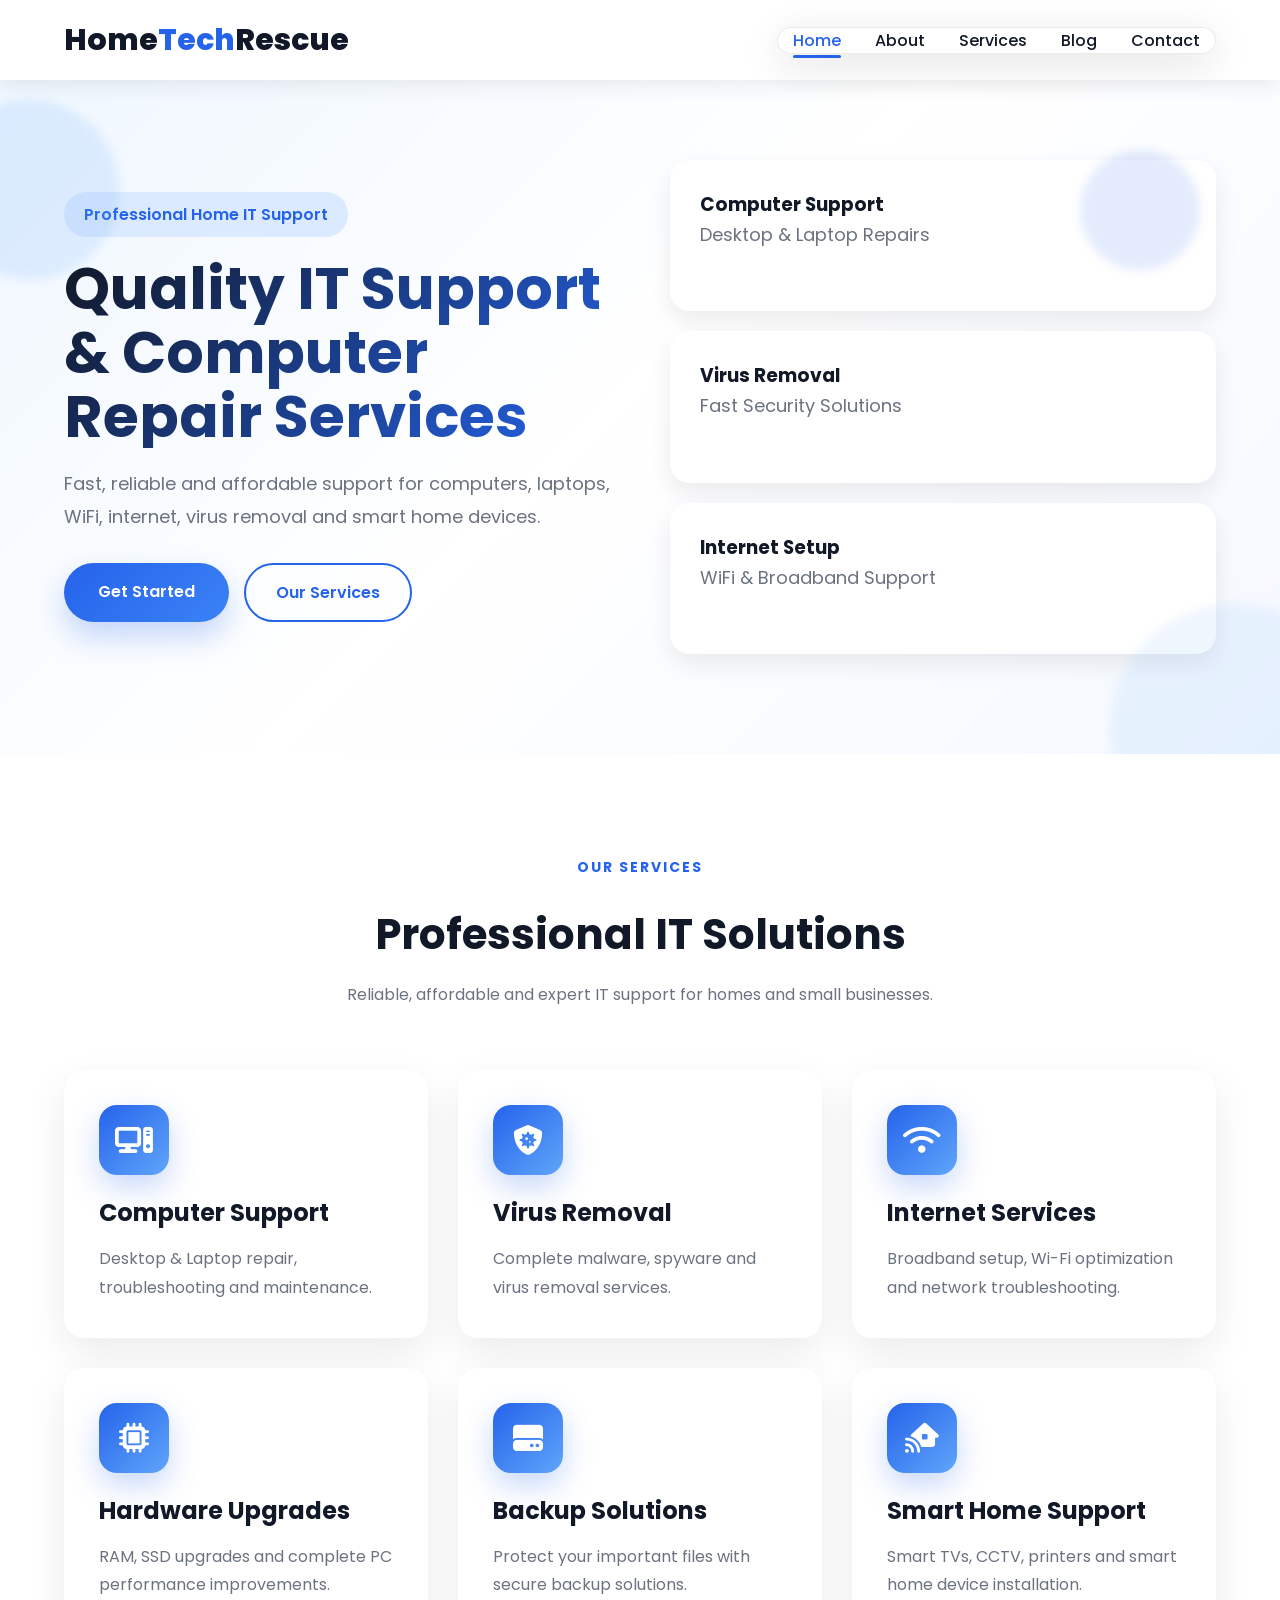
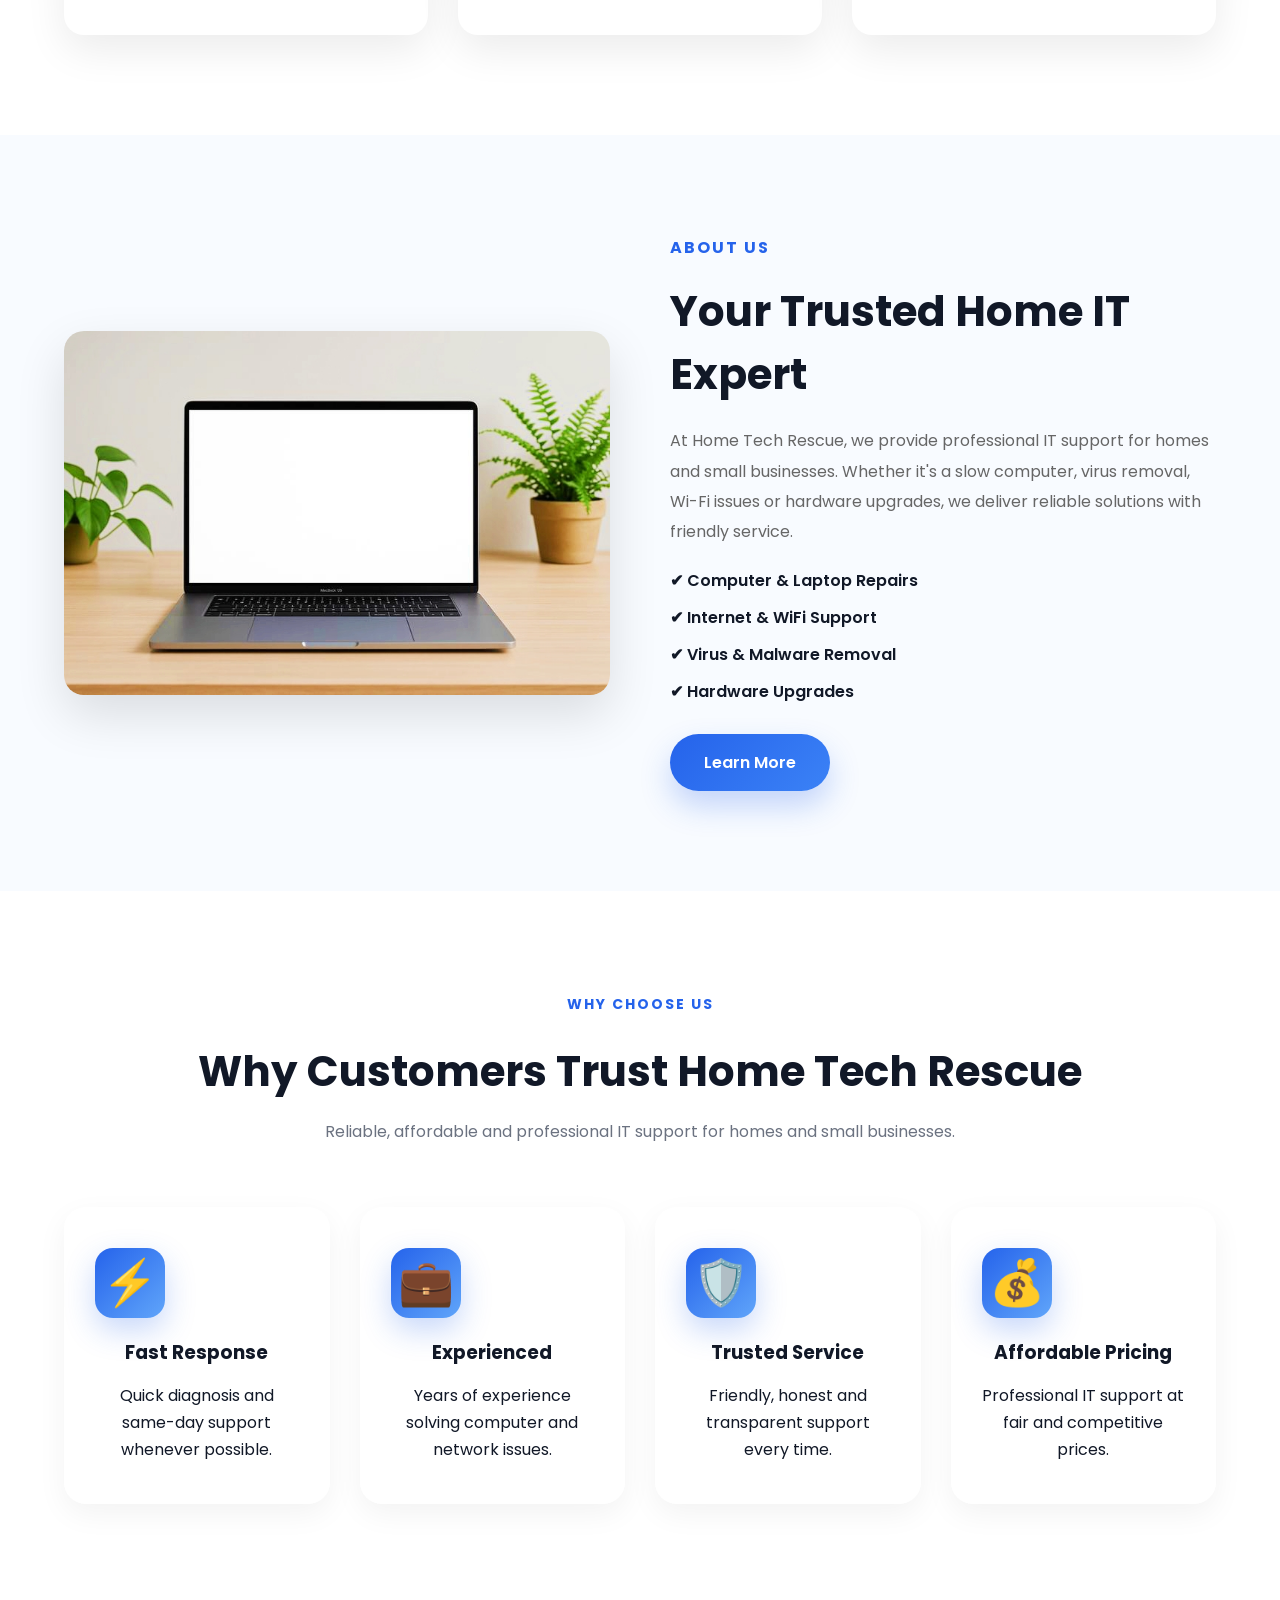
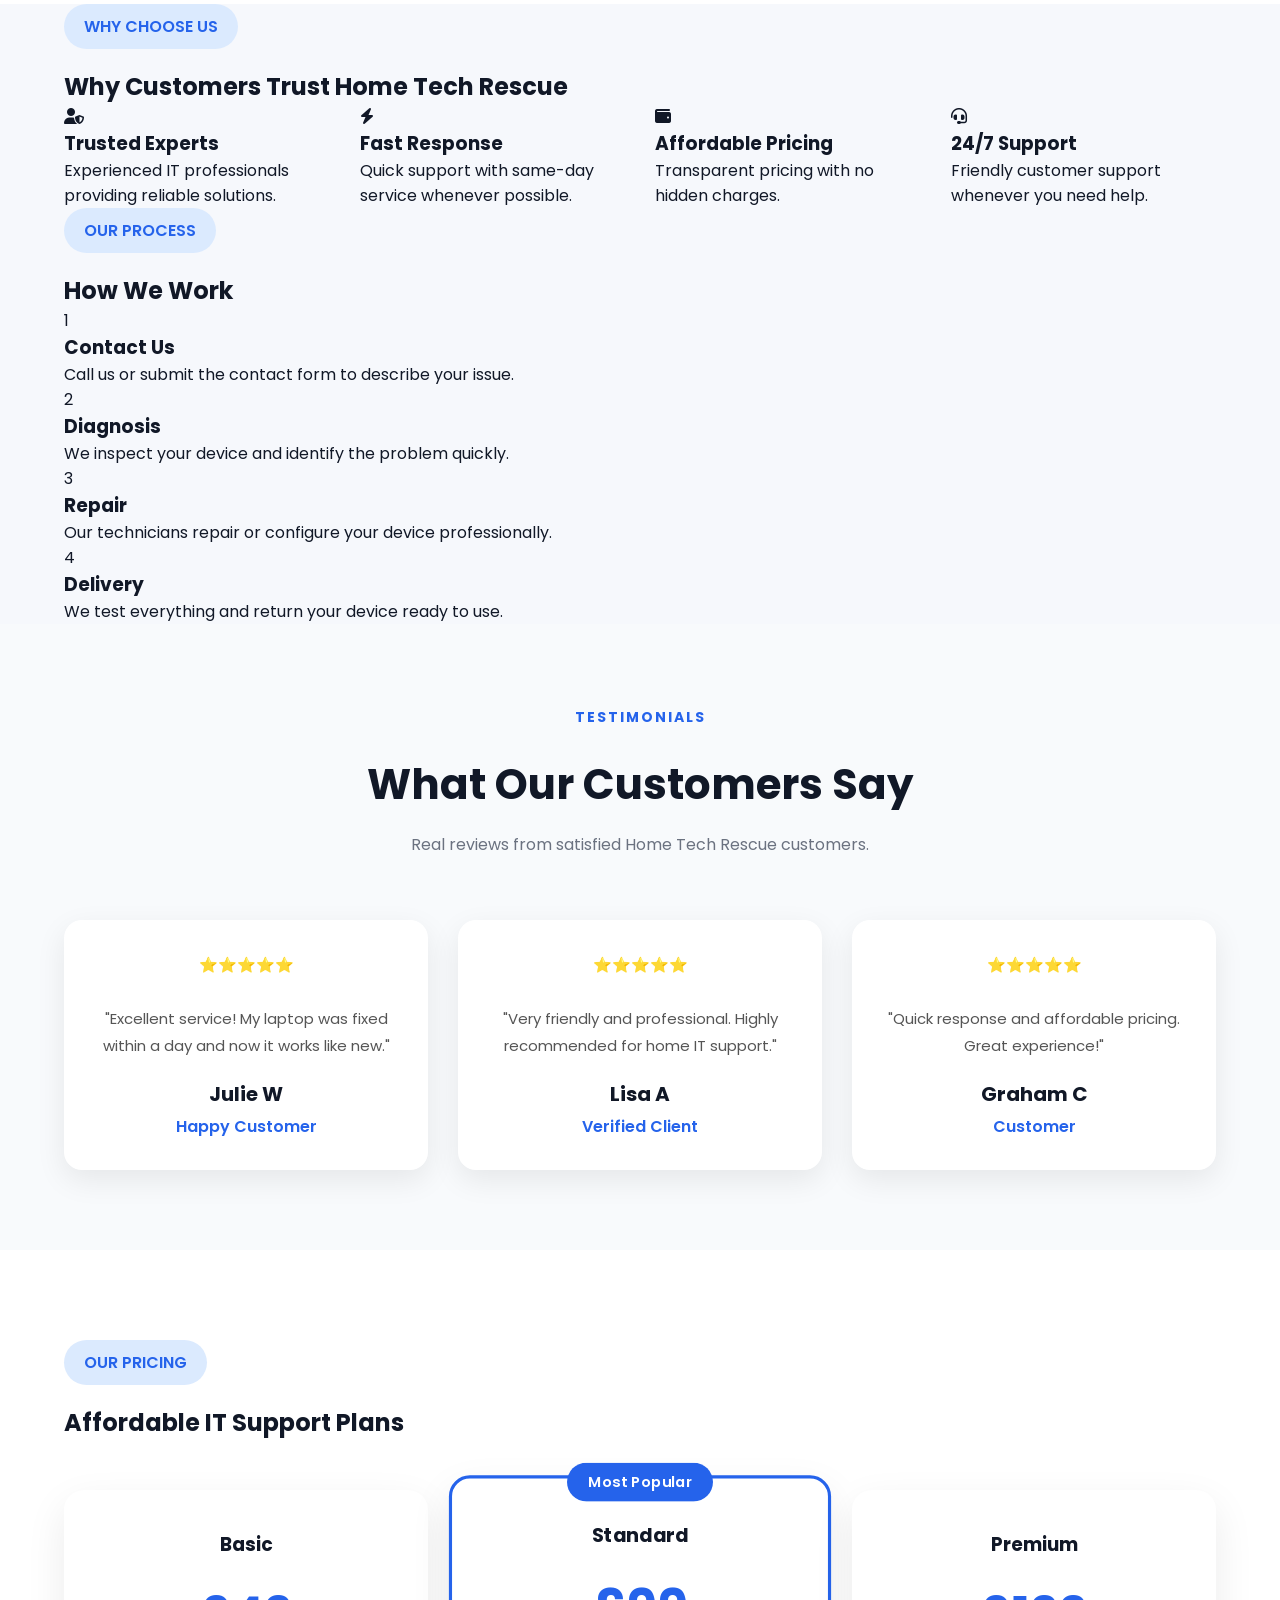
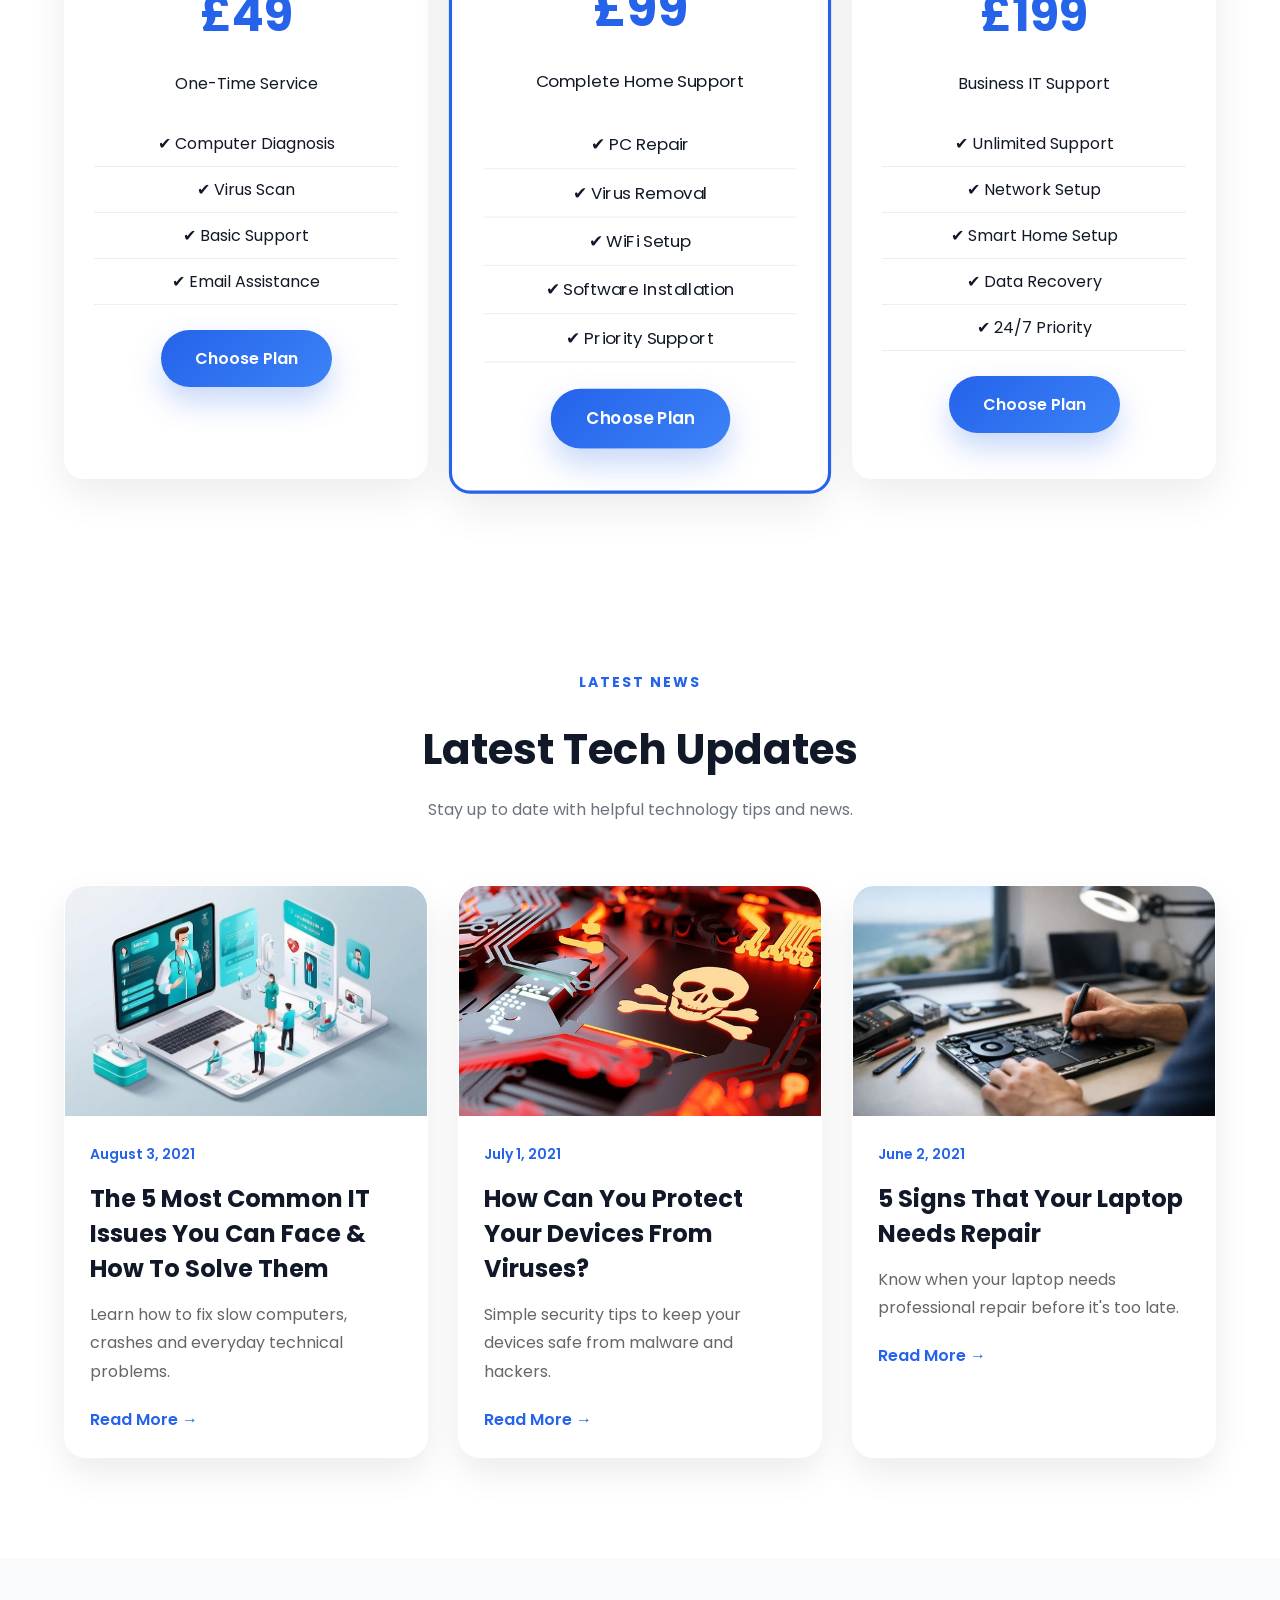
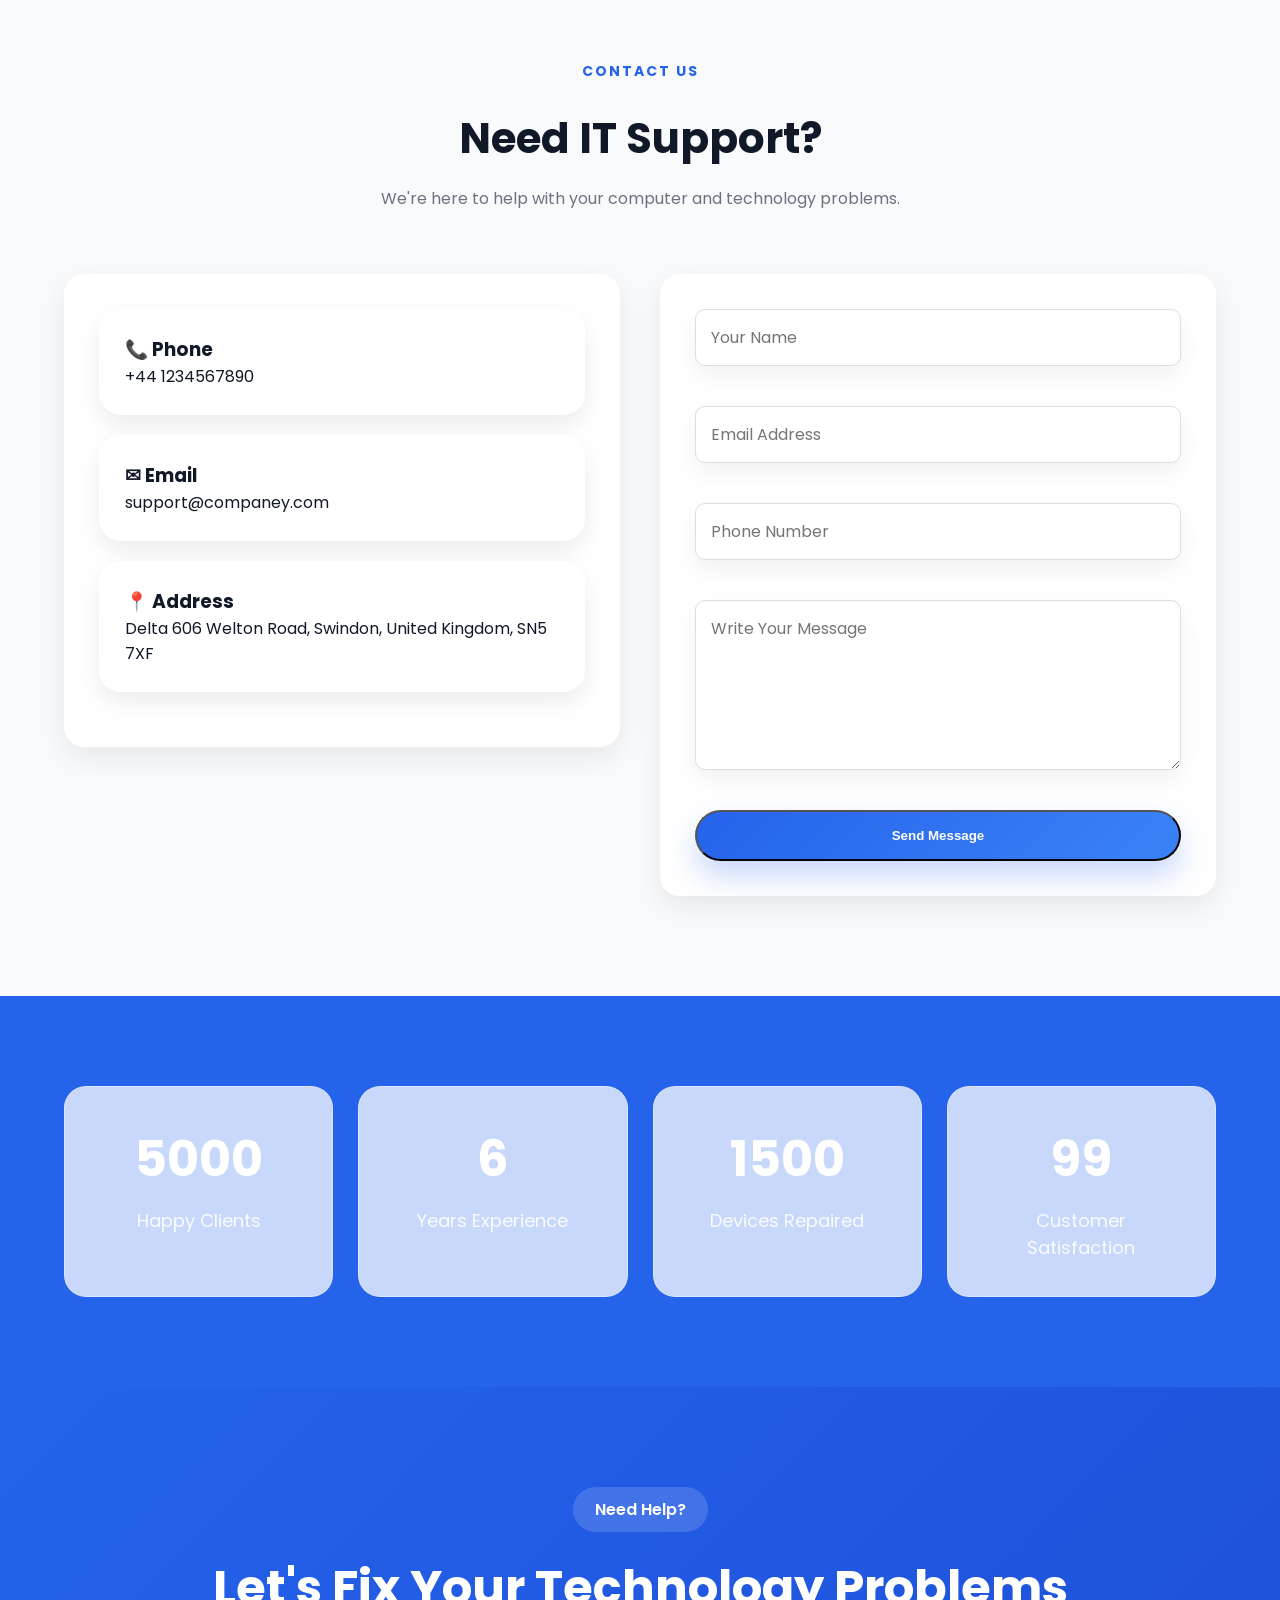
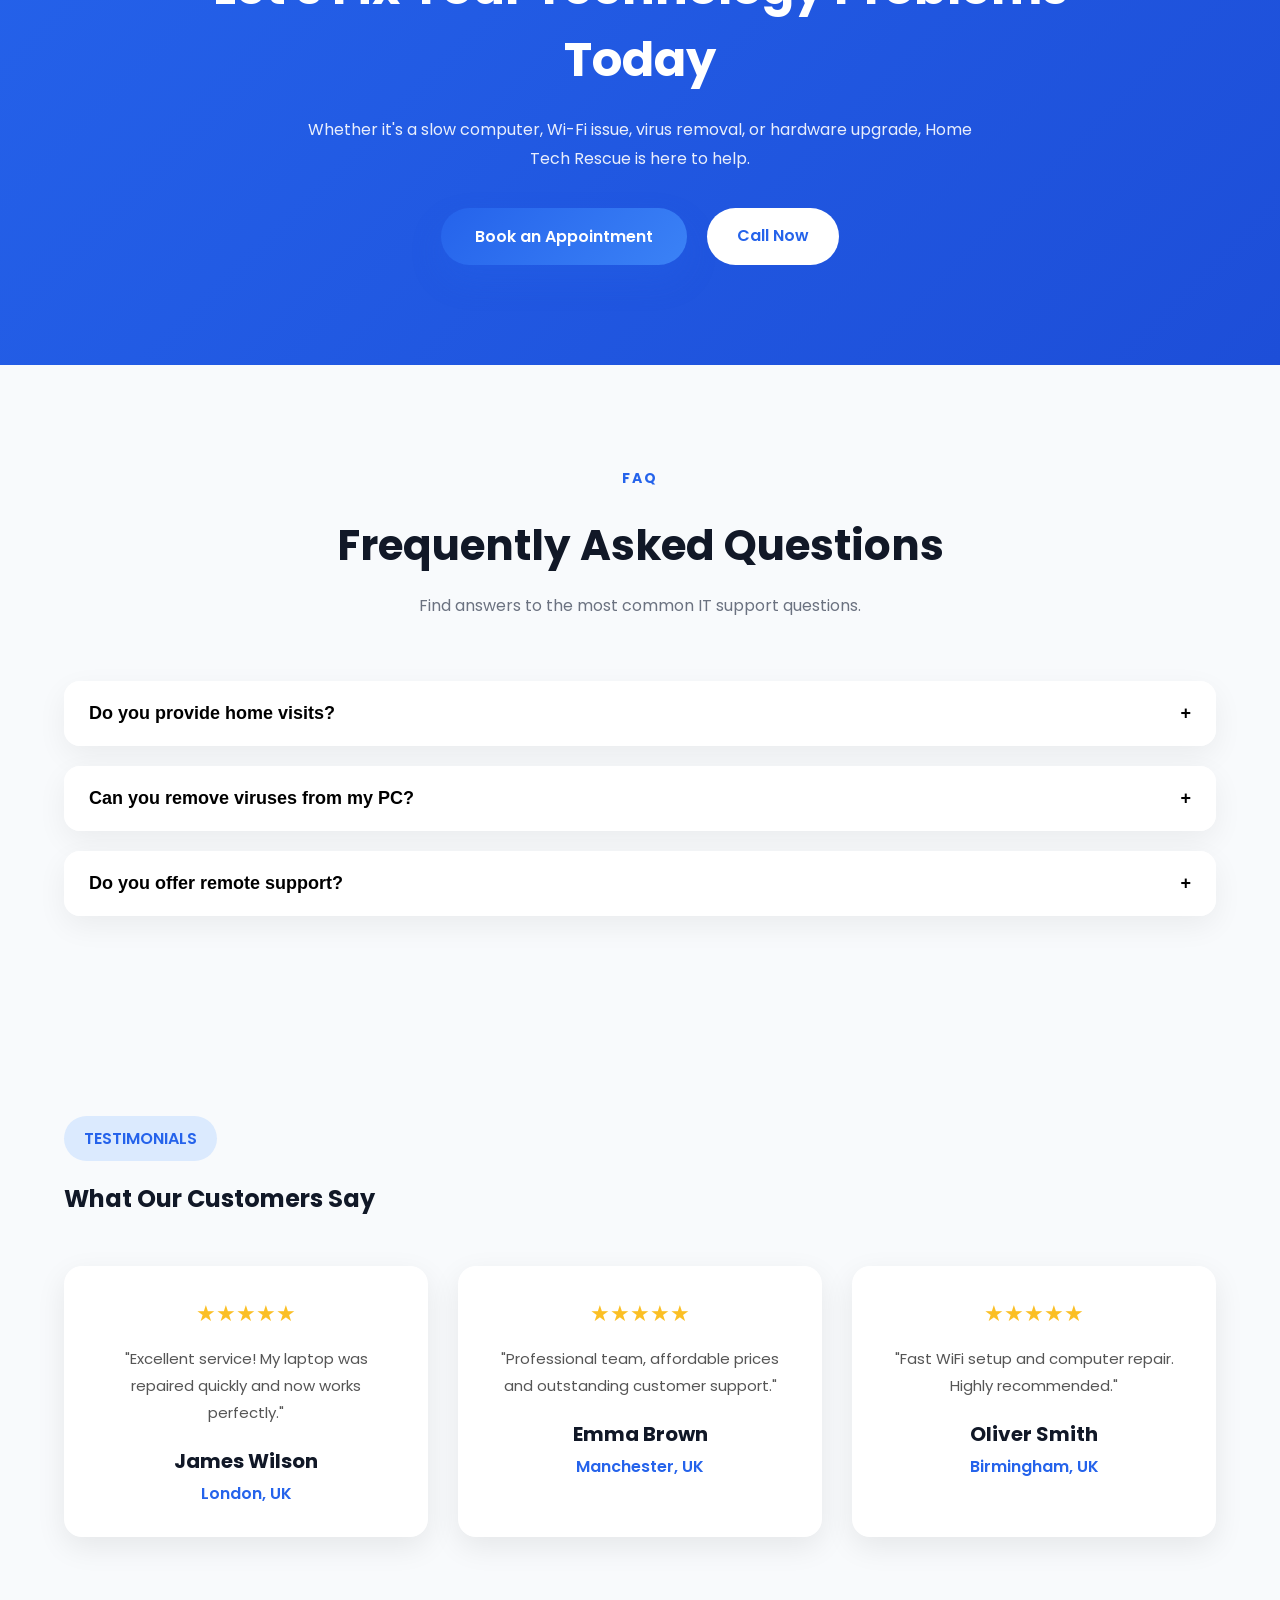
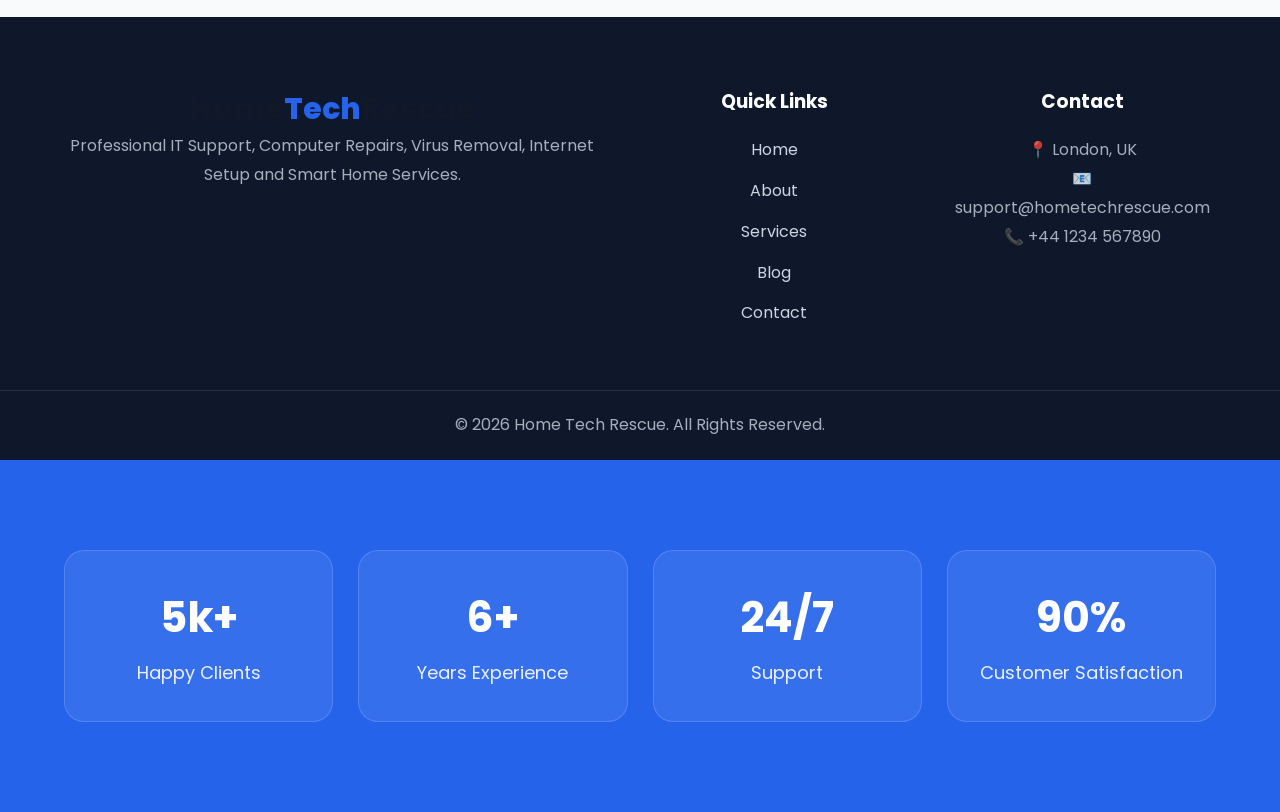
==== commit 07e0319f: "Update index.html" ====
--- a/index.html
+++ b/index.html
@@ -958,31 +958,4 @@
 <button id="topBtn">↑</button>
 
 </body>
-
-<div id="loader">
-
-    <div class="glass-loader">
-
-        <div class="glass-logo">
-            Home<span>Tech</span>Rescue
-        </div>
-
-        <div class="glass-circle"></div>
-
-        <p>Loading...</p>
-
-    </div>
-
-</div>
-
-<div id="loader">
-
-    <div class="loader-logo">
-        Home<span>Tech</span>Rescue
-    </div>
-
-    <div class="loader-spinner"></div>
-
-</div>
-
-</html>+</html>
